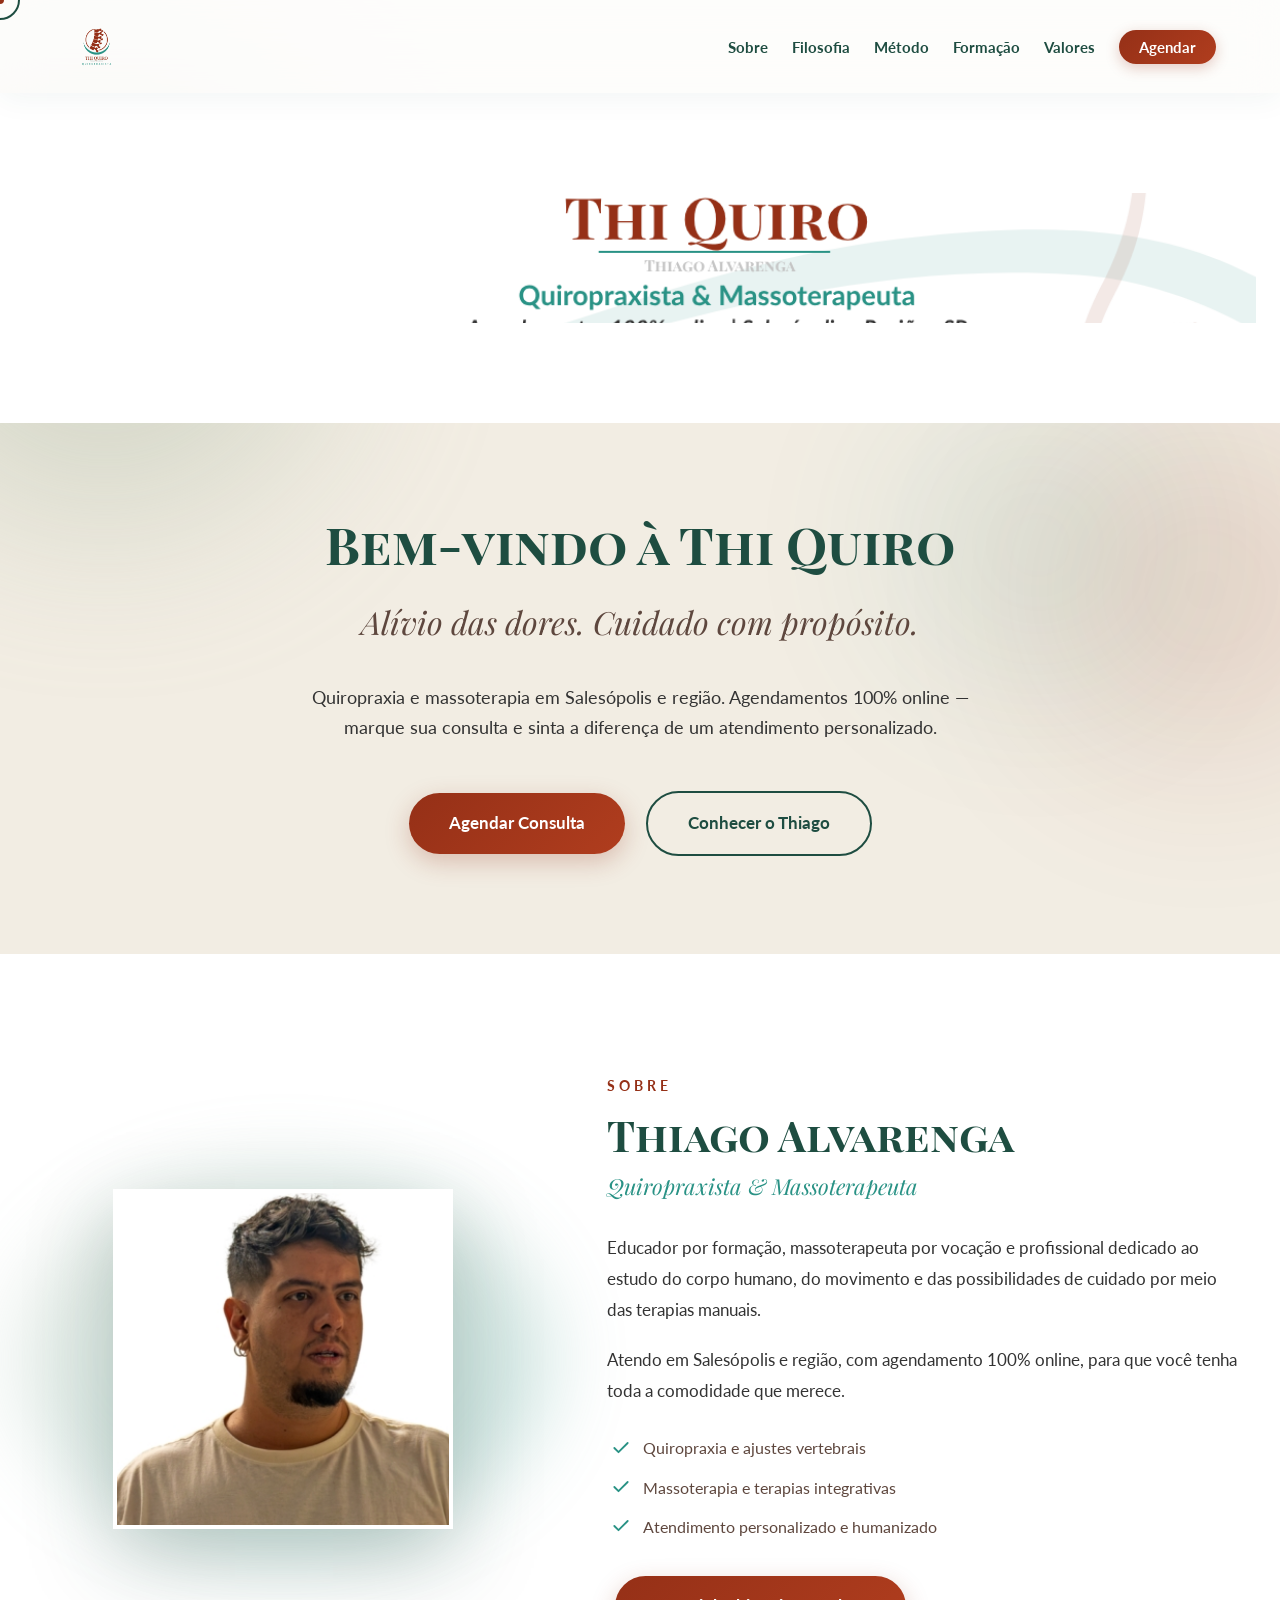
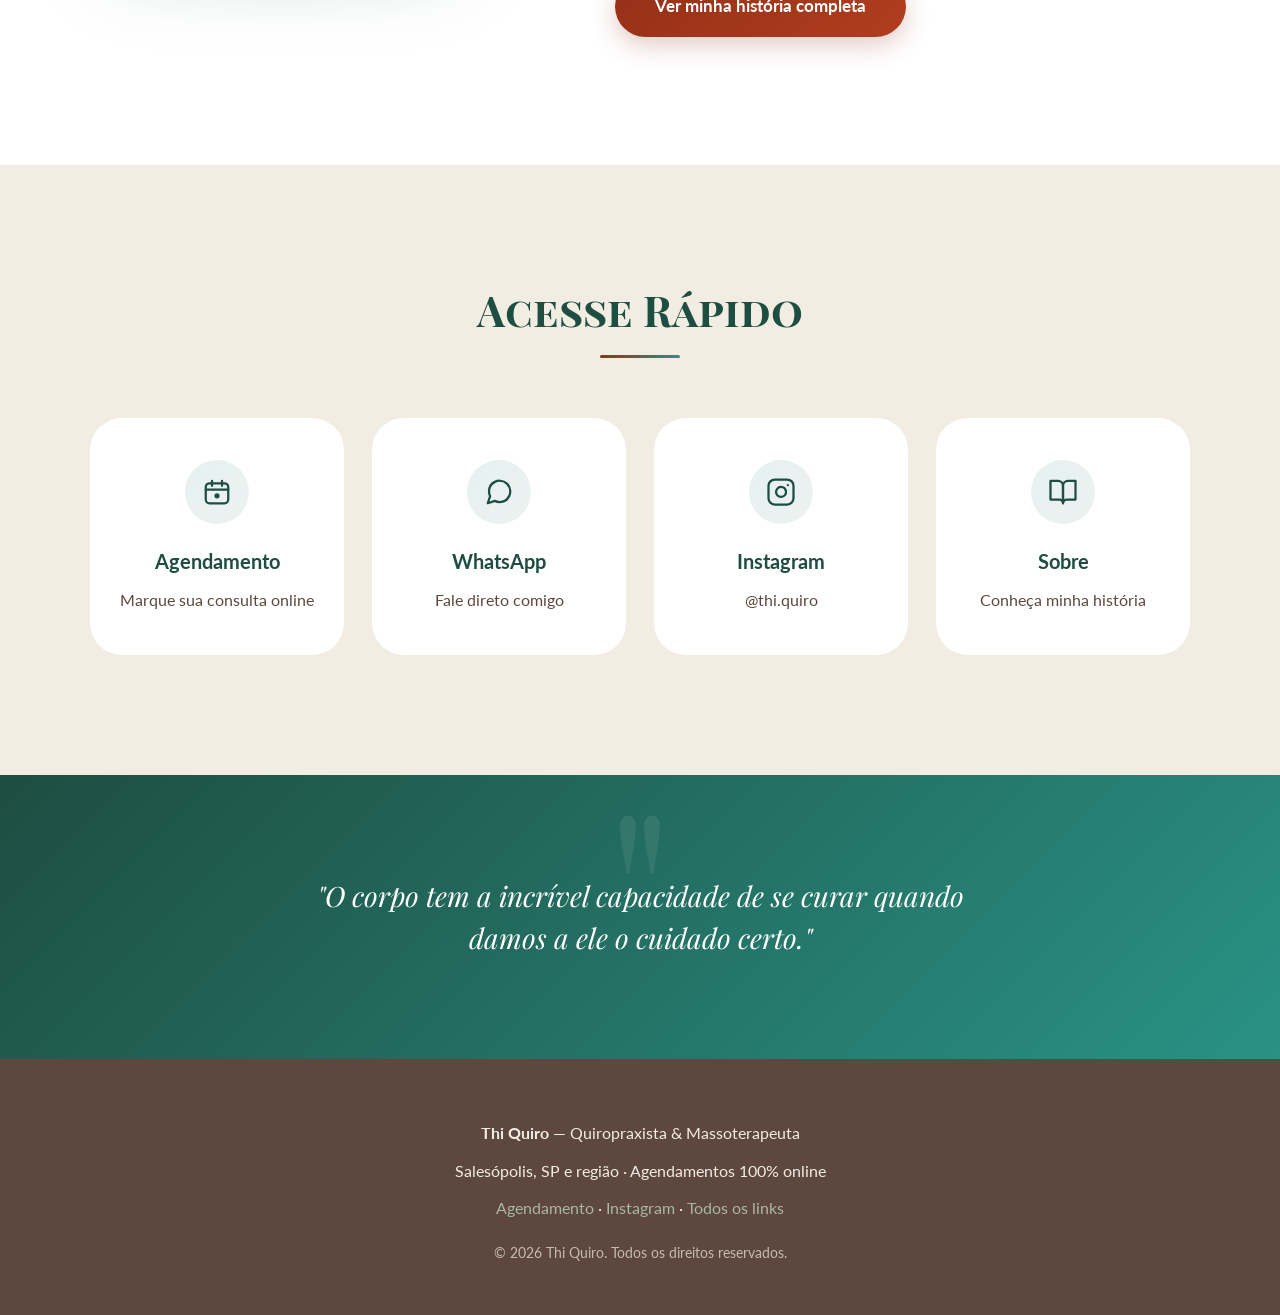
==== index.html @ 4b396659 "Update index.html" ====
<!DOCTYPE html>
<html lang="pt-BR">
<head>
    <meta charset="UTF-8">
    <meta name="viewport" content="width=device-width, initial-scale=1.0">
    <title>Thi Quiro | Quiropraxista & Massoterapeuta</title>
    <meta name="description" content="Thi Quiro - Quiropraxia e Massoterapia em Salesópolis e região. Agendamentos 100% online.">
    <link rel="preconnect" href="https://fonts.googleapis.com">
    <link rel="preconnect" href="https://fonts.gstatic.com" crossorigin>
    <link href="https://fonts.googleapis.com/css2?family=Lato:wght@300;400;700&family=Playfair+Display:ital,wght@0,400;0,700;1,400&family=Playfair+Display+SC:wght@700&display=swap" rel="stylesheet">
    <link rel="stylesheet" href="estilo.css">
</head>
<body>

    <div class="cursor-dot"></div>
    <div class="cursor-ring"></div>
    <div class="blob blob-1"></div>
    <div class="blob blob-2"></div>
    <div class="blob blob-3"></div>

    <header>
        <div class="header-container">
            <a href="index.html" class="logo">
                <img src="logo.png" alt="Thi Quiro - Quiropraxista & Massoterapeuta">
            </a>
            <nav>
                <ul>
                    <li><a href="sobre.html">Sobre</a></li>
                    <li><a href="filosofia.html">Filosofia</a></li>
                    <li><a href="metodo.html">Método</a></li>
                    <li><a href="formacao.html">Formação</a></li>
                    <li><a href="valores.html">Valores</a></li>
                    <li><a href="https://cal.com/thi.quiro" class="nav-agendar" target="_blank" rel="noopener">Agendar</a></li>
                </ul>
            </nav>
        </div>
    </header>

    <section class="hero-banner">
        <img src="capa.png" alt="Thi Quiro - Alívio das dores. Cuidado com propósito.">
    </section>

    <section class="hero">
        <h1 class="reveal">Bem-vindo à Thi Quiro</h1>
        <p class="subtitulo reveal">Alívio das dores. Cuidado com propósito.</p>
        <p class="reveal">
            Quiropraxia e massoterapia em Salesópolis e região.
            Agendamentos 100% online — marque sua consulta e sinta a diferença de um atendimento personalizado.
        </p>
        <div class="reveal">
            <a href="https://cal.com/thi.quiro" target="_blank" rel="noopener" class="btn btn-primario">Agendar Consulta</a>
            <a href="sobre.html" class="btn btn-secundario">Conhecer o Thiago</a>
        </div>
    </section>

    <section class="sobre">
        <div class="sobre-grid">
            <div class="foto-wrapper reveal">
                <img src="foto-thiago.jpg" class="foto-perfil-img" alt="Thiago Alvarenga - Quiropraxista e Massoterapeuta">
            </div>
            <div class="sobre-texto">
                <span class="label reveal">Sobre</span>
                <h2 class="reveal">Thiago Alvarenga</h2>
                <span class="cargo reveal">Quiropraxista & Massoterapeuta</span>
                <p class="reveal">
                    Educador por formação, massoterapeuta por vocação e profissional dedicado ao estudo
                    do corpo humano, do movimento e das possibilidades de cuidado por meio das terapias manuais.
                </p>
                <p class="reveal">
                    Atendo em Salesópolis e região, com agendamento 100% online, para que você
                    tenha toda a comodidade que merece.
                </p>
                <ul class="sobre-lista reveal">
                    <li>
                        <svg width="20" height="20" viewBox="0 0 24 24" fill="none" stroke="currentColor" stroke-width="2.2" stroke-linecap="round" stroke-linejoin="round"><polyline points="20 6 9 17 4 12"/></svg>
                        Quiropraxia e ajustes vertebrais
                    </li>
                    <li>
                        <svg width="20" height="20" viewBox="0 0 24 24" fill="none" stroke="currentColor" stroke-width="2.2" stroke-linecap="round" stroke-linejoin="round"><polyline points="20 6 9 17 4 12"/></svg>
                        Massoterapia e terapias integrativas
                    </li>
                    <li>
                        <svg width="20" height="20" viewBox="0 0 24 24" fill="none" stroke="currentColor" stroke-width="2.2" stroke-linecap="round" stroke-linejoin="round"><polyline points="20 6 9 17 4 12"/></svg>
                        Atendimento personalizado e humanizado
                    </li>
                </ul>
                <a href="sobre.html" class="btn btn-primario reveal">Ver minha história completa</a>
            </div>
        </div>
    </section>

    <section class="acesso-rapido">
        <div class="container">
            <h2 class="secao-titulo reveal">Acesse Rápido</h2>
            <div class="cards">
                <a href="https://cal.com/thi.quiro" target="_blank" rel="noopener" class="card reveal">
                    <span class="icone">
                        <svg viewBox="0 0 24 24" fill="none" stroke="currentColor" stroke-linecap="round" stroke-linejoin="round">
                            <rect x="3" y="5" width="18" height="16" rx="3"/>
                            <line x1="3" y1="10" x2="21" y2="10"/>
                            <line x1="8" y1="3" x2="8" y2="7"/>
                            <line x1="16" y1="3" x2="16" y2="7"/>
                            <circle cx="12" cy="15" r="1.2" fill="currentColor"/>
                        </svg>
                    </span>
                    <h3>Agendamento</h3>
                    <p>Marque sua consulta online</p>
                </a>
                <a href="https://wa.me/5511943107001" class="card reveal" target="_blank" rel="noopener">
                    <span class="icone">
                        <svg viewBox="0 0 24 24" fill="none" stroke="currentColor" stroke-linecap="round" stroke-linejoin="round">
                            <path d="M21 11.5a8.38 8.38 0 0 1-.9 3.8 8.5 8.5 0 0 1-7.6 4.7 8.38 8.38 0 0 1-3.8-.9L3 21l1.9-5.7a8.38 8.38 0 0 1-.9-3.8 8.5 8.5 0 0 1 4.7-7.6 8.38 8.38 0 0 1 3.8-.9h.5a8.48 8.48 0 0 1 8 8v.5z"/>
                        </svg>
                    </span>
                    <h3>WhatsApp</h3>
                    <p>Fale direto comigo</p>
                </a>
                <a href="https://instagram.com/thi.quiro" class="card reveal" target="_blank" rel="noopener">
                    <span class="icone">
                        <svg viewBox="0 0 24 24" fill="none" stroke="currentColor" stroke-linecap="round" stroke-linejoin="round">
                            <rect x="2" y="2" width="20" height="20" rx="5"/>
                            <path d="M16 11.37A4 4 0 1 1 12.63 8 4 4 0 0 1 16 11.37z"/>
                            <line x1="17.5" y1="6.5" x2="17.51" y2="6.5"/>
                        </svg>
                    </span>
                    <h3>Instagram</h3>
                    <p>@thi.quiro</p>
                </a>
                <a href="sobre.html" class="card reveal">
                    <span class="icone">
                        <svg viewBox="0 0 24 24" fill="none" stroke="currentColor" stroke-linecap="round" stroke-linejoin="round">
                            <path d="M2 3h6a4 4 0 0 1 4 4v14a3 3 0 0 0-3-3H2z"/>
                            <path d="M22 3h-6a4 4 0 0 0-4 4v14a3 3 0 0 1 3-3h7z"/>
                        </svg>
                    </span>
                    <h3>Sobre</h3>
                    <p>Conheça minha história</p>
                </a>
            </div>
        </div>
    </section>

    <section class="citacao">
        <blockquote class="reveal">
            "O corpo tem a incrível capacidade de se curar quando damos a ele o cuidado certo."
        </blockquote>
    </section>

    <footer>
        <p><strong>Thi Quiro</strong> — Quiropraxista & Massoterapeuta</p>
        <p>Salesópolis, SP e região · Agendamentos 100% online</p>
        <p>
            <a href="https://cal.com/thi.quiro" target="_blank" rel="noopener">Agendamento</a> ·
            <a href="https://instagram.com/thi.quiro" target="_blank" rel="noopener">Instagram</a> ·
            <a href="https://linktr.ee/thi.quiro" target="_blank" rel="noopener">Todos os links</a>
        </p>
        <p style="margin-top: 20px; font-size: 14px; opacity: 0.7;">© 2026 Thi Quiro. Todos os direitos reservados.</p>
    </footer>

    <script>
        const cursorDot = document.querySelector('.cursor-dot');
        const cursorRing = document.querySelector('.cursor-ring');
        const pointerFine = window.matchMedia('(pointer: fine)').matches;
        if (pointerFine) {
            document.addEventListener('mousemove', (e) => {
                cursorDot.style.transform = `translate(${e.clientX}px, ${e.clientY}px) translate(-50%, -50%)`;
                cursorRing.style.transform = `translate(${e.clientX}px, ${e.clientY}px) translate(-50%, -50%)`;
            });
            document.querySelectorAll('a, button, .card').forEach(el => {
                el.addEventListener('mouseenter', () => cursorRing.classList.add('hover'));
                el.addEventListener('mouseleave', () => cursorRing.classList.remove('hover'));
            });
        }
        const revealElements = document.querySelectorAll('.reveal');
        const revealObserver = new IntersectionObserver((entries) => {
            entries.forEach((entry, index) => {
                if (entry.isIntersecting) {
                    setTimeout(() => entry.target.classList.add('visible'), index * 60);
                    revealObserver.unobserve(entry.target);
                }
            });
        }, { threshold: 0.12, rootMargin: '0px 0px -60px 0px' });
        revealElements.forEach(el => revealObserver.observe(el));
    </script>

</body>
</html>
---- estilo.css ----
/* ==========================================================================
   Thi Quiro - Estilos Compartilhados
   ========================================================================== */

:root {
    --branco: #ffffff;
    --terracota: #953017;
    --verde-petroleo: #299285;
    --verde-floresta: #1e4d41;
    --verde-sage: #a9b8a2;
    --marrom-escuro: #5e473e;
    --bege-claro: #f2ede3;
    --cinza-escuro: #333333;
    --fonte-titulo: 'Playfair Display SC', serif;
    --fonte-subtitulo: 'Playfair Display', serif;
    --fonte-corpo: 'Lato', sans-serif;
}

* { margin: 0; padding: 0; box-sizing: border-box; }
html { scroll-behavior: smooth; }

body {
    font-family: var(--fonte-corpo);
    font-size: 18px;
    line-height: 1.7;
    color: var(--cinza-escuro);
    background-color: var(--bege-claro);
    overflow-x: hidden;
    cursor: none;
}

/* ===== CURSOR ===== */
.cursor-dot, .cursor-ring {
    position: fixed; top: 0; left: 0;
    pointer-events: none; z-index: 9999;
    border-radius: 50%;
    transform: translate(-50%, -50%);
    will-change: transform;
}
.cursor-dot {
    width: 8px; height: 8px;
    background-color: var(--terracota);
    transition: transform 0.05s linear;
}
.cursor-ring {
    width: 40px; height: 40px;
    border: 2px solid var(--verde-floresta);
    transition: transform 0.25s ease-out, width 0.3s ease, height 0.3s ease, background-color 0.3s ease, border-color 0.3s ease;
}
.cursor-ring.hover {
    width: 60px; height: 60px;
    background-color: rgba(41, 146, 133, 0.15);
    border-color: var(--terracota);
}
@media (hover: none), (pointer: coarse) {
    body { cursor: auto; }
    .cursor-dot, .cursor-ring { display: none; }
}

/* ===== ANIMAÇÕES ===== */
@keyframes flutuar {
    0%, 100% { transform: translateY(0) rotate(0deg); }
    50% { transform: translateY(-25px) rotate(3deg); }
}
@keyframes morph {
    0%, 100% { border-radius: 60% 40% 55% 45% / 50% 55% 45% 50%; }
    33% { border-radius: 45% 55% 40% 60% / 55% 45% 55% 45%; }
    66% { border-radius: 55% 45% 60% 40% / 45% 55% 45% 55%; }
}

/* ===== BLOBS ===== */
.blob {
    position: fixed; border-radius: 50%;
    filter: blur(90px); z-index: -1;
    pointer-events: none;
}
.blob-1 { width: 450px; height: 450px; background: var(--verde-sage); top: 8%; left: -120px; opacity: 0.4; animation: flutuar 14s ease-in-out infinite; }
.blob-2 { width: 350px; height: 350px; background: var(--terracota); bottom: 15%; right: -100px; opacity: 0.12; animation: flutuar 18s ease-in-out infinite reverse; }
.blob-3 { width: 280px; height: 280px; background: var(--verde-petroleo); top: 45%; right: 8%; opacity: 0.1; animation: flutuar 22s ease-in-out infinite; }

/* ===== REVEAL ===== */
.reveal {
    opacity: 0;
    transform: translateY(40px);
    transition: opacity 0.9s ease-out, transform 0.9s cubic-bezier(0.4, 0, 0.2, 1);
}
.reveal.visible { opacity: 1; transform: translateY(0); }

/* ===== CABEÇALHO ===== */
header {
    background-color: rgba(255, 255, 255, 0.85);
    backdrop-filter: blur(20px);
    -webkit-backdrop-filter: blur(20px);
    padding: 14px 0;
    box-shadow: 0 4px 30px rgba(30, 77, 65, 0.06);
    position: sticky; top: 0; z-index: 100;
}
.header-container {
    max-width: 1200px; margin: 0 auto;
    padding: 0 24px;
    display: flex; justify-content: space-between; align-items: center;
}
.logo img { height: 65px; width: auto; display: block; transition: transform 0.4s ease; }
.logo:hover img { transform: scale(1.05) rotate(-2deg); }

nav ul { list-style: none; display: flex; gap: 24px; align-items: center; }
nav a {
    font-family: var(--fonte-corpo);
    font-size: 15px; font-weight: 700;
    color: var(--verde-floresta);
    text-decoration: none;
    position: relative; padding: 4px 0;
    transition: color 0.3s;
}
nav a::after {
    content: ''; position: absolute;
    bottom: 0; left: 0;
    width: 0; height: 2px;
    background: linear-gradient(90deg, var(--terracota), var(--verde-petroleo));
    transition: width 0.4s ease;
    border-radius: 2px;
}
nav a:hover { color: var(--terracota); }
nav a:hover::after { width: 100%; }
nav a.ativo { color: var(--terracota); }
nav a.ativo::after { width: 100%; }

nav a.nav-agendar {
    background: linear-gradient(135deg, var(--terracota), #b03d1e);
    color: var(--branco);
    padding: 8px 20px;
    border-radius: 50px;
    box-shadow: 0 4px 14px rgba(149, 48, 23, 0.25);
    transition: all 0.3s ease;
}
nav a.nav-agendar::after { display: none; }
nav a.nav-agendar:hover {
    transform: translateY(-2px);
    box-shadow: 0 8px 20px rgba(149, 48, 23, 0.35);
    color: var(--branco);
}

/* ===== SEÇÕES ===== */
section { padding: 100px 24px; }
.container { max-width: 1100px; margin: 0 auto; }

.secao-label {
    font-family: var(--fonte-corpo);
    font-size: 13px; font-weight: 700;
    color: var(--terracota);
    letter-spacing: 5px;
    text-transform: uppercase;
    margin-bottom: 16px;
    display: block; text-align: center;
}
.secao-titulo {
    font-family: var(--fonte-titulo);
    font-size: 42px;
    color: var(--verde-floresta);
    text-align: center;
    margin-bottom: 60px;
    line-height: 1.2;
}
.secao-titulo::after {
    content: ''; display: block;
    width: 80px; height: 3px;
    background: linear-gradient(90deg, var(--terracota), var(--verde-petroleo));
    margin: 20px auto 0;
    border-radius: 3px;
}

/* ===== PAGE HERO (subpáginas) ===== */
.page-hero {
    max-width: 900px; margin: 0 auto;
    padding: 100px 24px 60px;
    text-align: center;
}
.page-hero .label {
    font-family: var(--fonte-corpo);
    font-size: 13px; font-weight: 700;
    color: var(--terracota);
    letter-spacing: 5px;
    text-transform: uppercase;
    margin-bottom: 20px;
    display: block;
}
.page-hero h1 {
    font-family: var(--fonte-titulo);
    font-size: 54px;
    color: var(--verde-floresta);
    line-height: 1.15;
    margin-bottom: 24px;
}
.page-hero .lead {
    font-family: var(--fonte-subtitulo);
    font-size: 22px; font-style: italic;
    color: var(--marrom-escuro);
    max-width: 700px;
    margin: 0 auto;
    line-height: 1.6;
}

/* ===== HERO BANNER (capa da home) ===== */
.hero-banner {
    width: 100%; height: 330px;
    overflow: hidden;
    background-color: var(--branco);
}
.hero-banner img {
    width: 100%; height: 100%;
    object-fit: cover;
    object-position: 65% center;
    display: block;
}

/* ===== HERO (home) ===== */
.hero {
    max-width: 900px; margin: 0 auto;
    padding: 90px 24px;
    text-align: center;
}
.hero h1 {
    font-family: var(--fonte-titulo);
    font-size: 52px; font-weight: 700;
    color: var(--verde-floresta);
    margin-bottom: 20px;
    line-height: 1.2;
}
.hero .subtitulo {
    font-family: var(--fonte-subtitulo);
    font-size: 32px; font-style: italic;
    color: var(--marrom-escuro);
    margin-bottom: 32px;
}
.hero p {
    font-size: 18px;
    color: var(--cinza-escuro);
    max-width: 700px;
    margin: 0 auto 40px auto;
}

/* ===== SOBRE (preview na home) ===== */
.sobre {
    background-color: var(--branco);
    padding: 120px 24px;
    position: relative;
}
.sobre-grid {
    max-width: 1200px; margin: 0 auto;
    display: grid;
    grid-template-columns: 1fr 1.3fr;
    gap: 80px; align-items: center;
}
.foto-wrapper {
    position: relative;
    display: flex; justify-content: center; align-items: center;
}
.foto-wrapper::before {
    content: ''; position: absolute;
    width: 110%; height: 110%;
    border-radius: 50%;
    background: linear-gradient(135deg, var(--verde-sage), var(--verde-petroleo));
    opacity: 0.25; filter: blur(40px);
    z-index: 0;
}
.foto-perfil-img {
    width: 340px; height: 340px;
    object-fit: cover; object-position: center;
    animation: morph 12s ease-in-out infinite;
    position: relative; z-index: 1;
    box-shadow: 0 30px 80px rgba(30, 77, 65, 0.25);
    border: 4px solid var(--branco);
}
.sobre-texto .label {
    font-family: var(--fonte-corpo);
    font-size: 14px; font-weight: 700;
    color: var(--terracota);
    letter-spacing: 4px;
    text-transform: uppercase;
    margin-bottom: 12px; display: block;
}
.sobre-texto h2 {
    font-family: var(--fonte-titulo);
    font-size: 42px;
    color: var(--verde-floresta);
    margin-bottom: 8px;
    line-height: 1.2;
}
.sobre-texto .cargo {
    font-family: var(--fonte-subtitulo);
    font-size: 22px; font-style: italic;
    color: var(--verde-petroleo);
    margin-bottom: 28px; display: block;
}
.sobre-texto p {
    font-size: 17px;
    color: var(--cinza-escuro);
    margin-bottom: 20px;
    line-height: 1.8;
}
.sobre-lista { list-style: none; margin: 28px 0; }
.sobre-lista li {
    display: flex; align-items: center;
    gap: 12px;
    font-size: 16px;
    color: var(--marrom-escuro);
    margin-bottom: 12px;
    padding-left: 4px;
}
.sobre-lista li svg { flex-shrink: 0; color: var(--verde-petroleo); }

/* ===== ACESSO RÁPIDO ===== */
.acesso-rapido {
    background-color: var(--bege-claro);
    padding: 120px 24px;
}
.cards {
    display: grid;
    grid-template-columns: repeat(auto-fit, minmax(240px, 1fr));
    gap: 28px;
}
.card {
    background: var(--branco);
    padding: 40px 28px;
    border-radius: 32px;
    text-align: center;
    text-decoration: none;
    color: var(--cinza-escuro);
    transition: all 0.5s cubic-bezier(0.4, 0, 0.2, 1);
    border: 2px solid transparent;
    position: relative; overflow: hidden;
}
.card::before {
    content: ''; position: absolute;
    top: 0; left: 0;
    width: 100%; height: 4px;
    background: linear-gradient(90deg, var(--terracota), var(--verde-petroleo), var(--verde-sage));
    transform: scaleX(0);
    transform-origin: left;
    transition: transform 0.5s ease;
}
.card:hover {
    border-color: var(--verde-sage);
    transform: translateY(-8px);
    box-shadow: 0 24px 60px rgba(30, 77, 65, 0.15);
}
.card:hover::before { transform: scaleX(1); }
.card .icone {
    display: inline-flex; align-items: center; justify-content: center;
    width: 64px; height: 64px;
    border-radius: 50%;
    background: linear-gradient(135deg, rgba(41, 146, 133, 0.12), rgba(30, 77, 65, 0.08));
    color: var(--verde-floresta);
    margin-bottom: 20px;
    transition: transform 0.5s ease, background 0.5s ease;
}
.card .icone svg { width: 30px; height: 30px; stroke-width: 1.8; }
.card:hover .icone {
    transform: scale(1.1) rotate(-5deg);
    background: linear-gradient(135deg, rgba(149, 48, 23, 0.15), rgba(41, 146, 133, 0.15));
    color: var(--terracota);
}
.card h3 {
    font-family: var(--fonte-corpo);
    font-size: 20px; font-weight: 700;
    color: var(--verde-floresta);
    margin-bottom: 8px;
}
.card p { font-size: 16px; color: var(--marrom-escuro); }

/* ===== BOTÕES ===== */
.btn {
    display: inline-block;
    padding: 16px 40px;
    font-family: var(--fonte-corpo);
    font-size: 17px; font-weight: 700;
    text-decoration: none;
    border-radius: 50px;
    transition: all 0.4s cubic-bezier(0.4, 0, 0.2, 1);
    margin: 8px;
}
.btn-primario {
    background: linear-gradient(135deg, var(--terracota), #b03d1e);
    color: var(--branco);
    box-shadow: 0 8px 24px rgba(149, 48, 23, 0.25);
}
.btn-primario:hover {
    transform: translateY(-4px);
    box-shadow: 0 16px 40px rgba(149, 48, 23, 0.35);
}
.btn-secundario {
    background-color: transparent;
    color: var(--verde-floresta);
    border: 2px solid var(--verde-floresta);
}
.btn-secundario:hover {
    background-color: var(--verde-floresta);
    color: var(--branco);
    transform: translateY(-4px);
    box-shadow: 0 16px 40px rgba(30, 77, 65, 0.25);
}
.btn-claro {
    background-color: var(--branco);
    color: var(--verde-floresta);
}
.btn-claro:hover {
    transform: translateY(-4px);
    box-shadow: 0 16px 40px rgba(255, 255, 255, 0.3);
}

/* ===== BOTÃO VOLTAR AO INÍCIO ===== */
.btn-voltar {
    position: fixed;
    bottom: 32px; left: 32px;
    z-index: 900;
    display: flex; align-items: center; gap: 10px;
    padding: 12px 20px;
    background-color: var(--branco);
    color: var(--verde-floresta);
    text-decoration: none;
    border-radius: 50px;
    font-family: var(--fonte-corpo);
    font-size: 14px; font-weight: 700;
    box-shadow: 0 8px 24px rgba(30, 77, 65, 0.18);
    border: 2px solid transparent;
    transition: all 0.4s cubic-bezier(0.4, 0, 0.2, 1);
}
.btn-voltar:hover {
    border-color: var(--verde-floresta);
    transform: translateY(-4px);
    box-shadow: 0 16px 40px rgba(30, 77, 65, 0.25);
}
.btn-voltar svg { transition: transform 0.3s ease; }
.btn-voltar:hover svg { transform: translateX(-4px); }

/* ===== CTA ===== */
.cta {
    background: linear-gradient(135deg, var(--verde-floresta), var(--verde-petroleo));
    padding: 100px 24px;
    text-align: center;
    border-radius: 60px 60px 0 0;
    position: relative; overflow: hidden;
}
.cta::before {
    content: ''; position: absolute;
    width: 500px; height: 500px;
    border-radius: 50%;
    background: rgba(255, 255, 255, 0.04);
    top: -200px; right: -150px;
}
.cta h2 {
    font-family: var(--fonte-titulo);
    font-size: 42px;
    color: var(--branco);
    margin-bottom: 16px;
    position: relative;
}
.cta p {
    font-size: 18px;
    color: rgba(255, 255, 255, 0.85);
    max-width: 600px;
    margin: 0 auto 40px;
    position: relative;
}
.cta .btn { position: relative; }

/* ===== CITAÇÃO ===== */
.citacao {
    background: linear-gradient(135deg, var(--verde-floresta), var(--verde-petroleo));
    padding: 100px 24px;
    text-align: center;
    position: relative; overflow: hidden;
}
.citacao::before {
    content: '"';
    position: absolute;
    top: 0; left: 50%;
    transform: translateX(-50%);
    font-family: var(--fonte-titulo);
    font-size: 220px;
    color: rgba(255, 255, 255, 0.08);
    line-height: 1;
    pointer-events: none;
}
.citacao blockquote {
    font-family: var(--fonte-subtitulo);
    font-size: 28px; font-style: italic;
    color: var(--branco);
    max-width: 700px;
    margin: 0 auto;
    line-height: 1.5;
    position: relative;
}

/* ===== RODAPÉ ===== */
footer {
    background-color: var(--marrom-escuro);
    color: var(--bege-claro);
    padding: 60px 24px 40px;
    text-align: center;
}
footer p { font-size: 16px; margin-bottom: 10px; }
footer a {
    color: var(--verde-sage);
    text-decoration: none;
    transition: color 0.3s;
    border-bottom: 1px solid transparent;
}
footer a:hover { color: var(--branco); border-bottom-color: var(--branco); }

/* ===== RESPONSIVO ===== */
@media (max-width: 900px) {
    .sobre-grid { grid-template-columns: 1fr; gap: 48px; text-align: center; }
    .sobre-lista li { justify-content: center; }
    .foto-perfil-img { width: 240px; height: 240px; }
    .sobre-texto h2 { font-size: 34px; }
    .page-hero h1 { font-size: 40px; }
    .page-hero .lead { font-size: 18px; }
    .secao-titulo { font-size: 32px; }
}
@media (max-width: 768px) {
    section { padding: 70px 24px; }
    .page-hero { padding: 60px 24px 40px; }
    .hero h1 { font-size: 34px; }
    .hero .subtitulo { font-size: 22px; }
    .header-container { flex-direction: column; gap: 12px; padding: 0 16px; }
    nav ul { gap: 12px; flex-wrap: wrap; justify-content: center; }
    nav a { font-size: 13px; }
    nav a.nav-agendar { padding: 6px 14px; font-size: 12px; }
    .logo img { height: 55px; }
    .hero-banner { height: 180px; }
    .citacao { padding: 70px 24px; }
    .citacao blockquote { font-size: 22px; }
    .btn { padding: 14px 28px; font-size: 16px; }
    .card { padding: 32px 20px; border-radius: 24px; }
    .blob { display: none; }
    .sobre { padding: 80px 24px; }
    .acesso-rapido { padding: 80px 24px; }
    .cta { padding: 70px 24px; }
    .cta h2 { font-size: 30px; }
    .btn-voltar { bottom: 16px; left: 16px; padding: 10px 16px; font-size: 13px; }
}
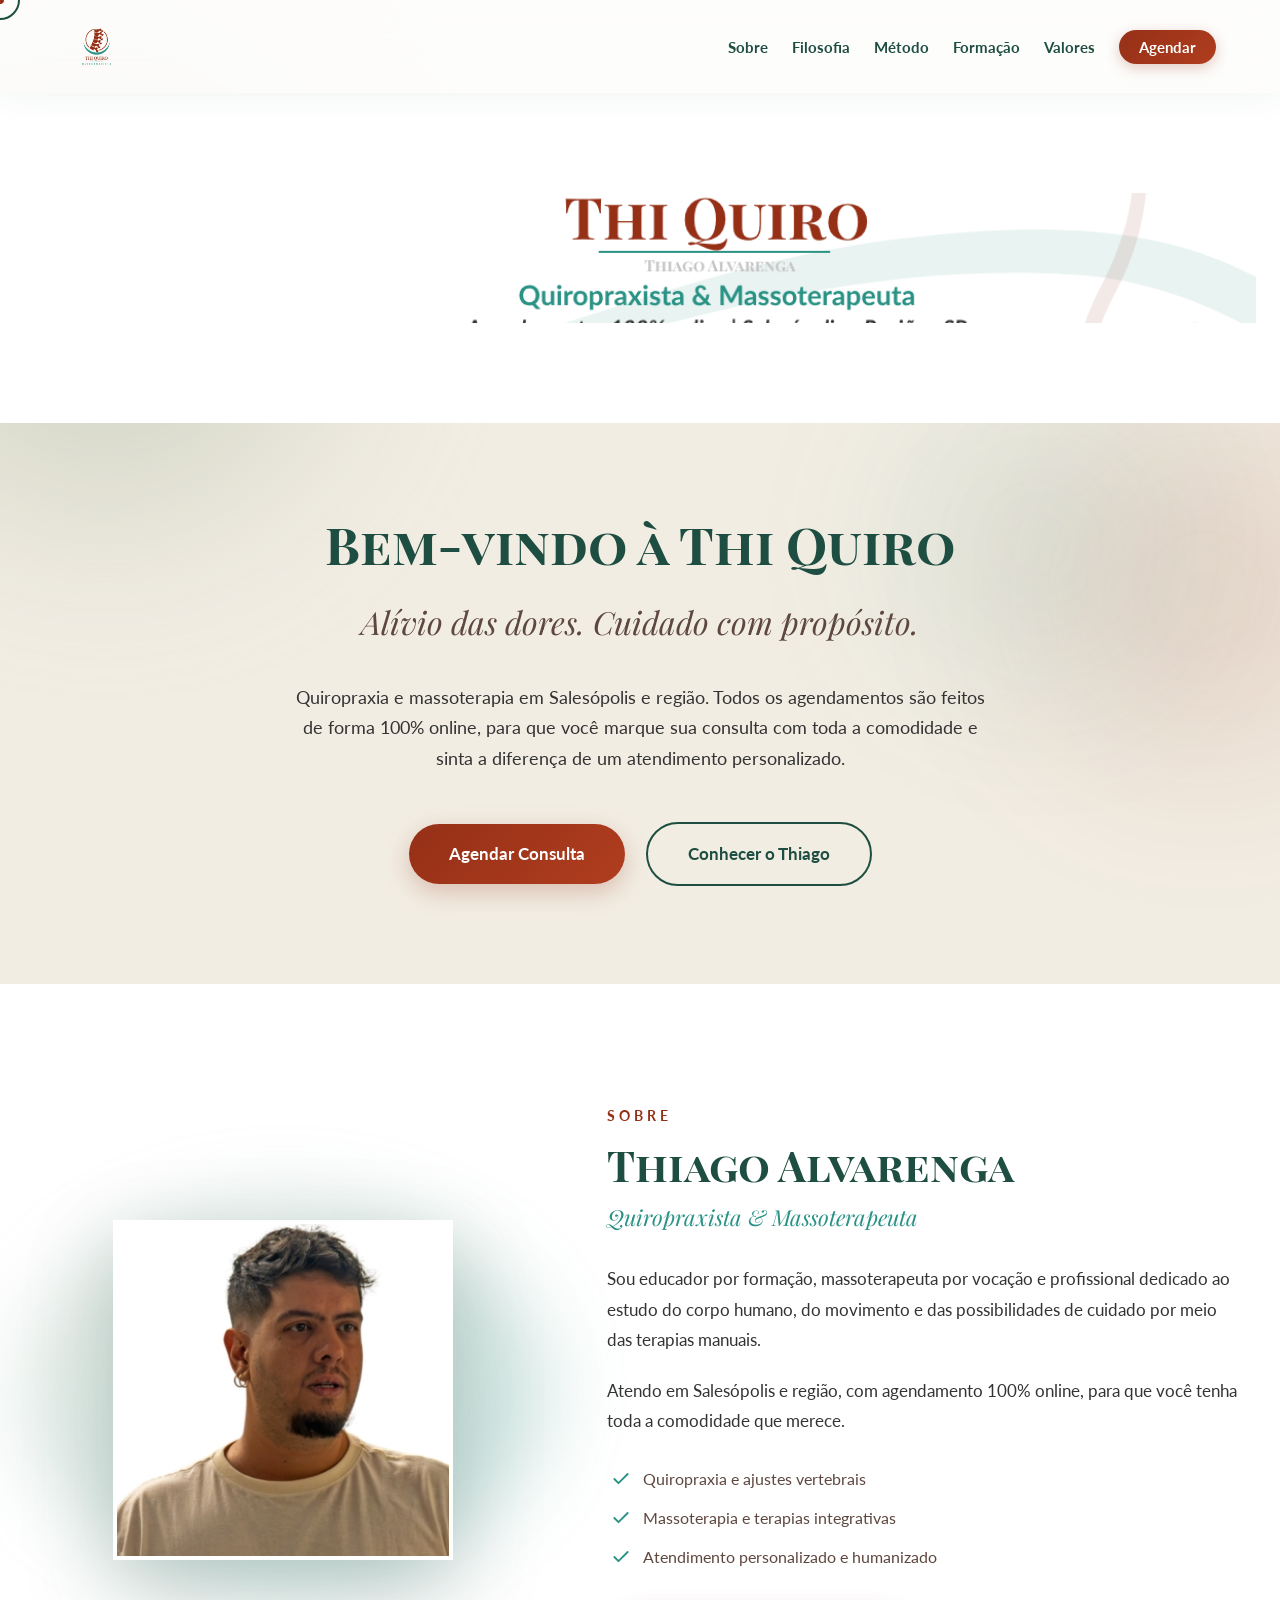
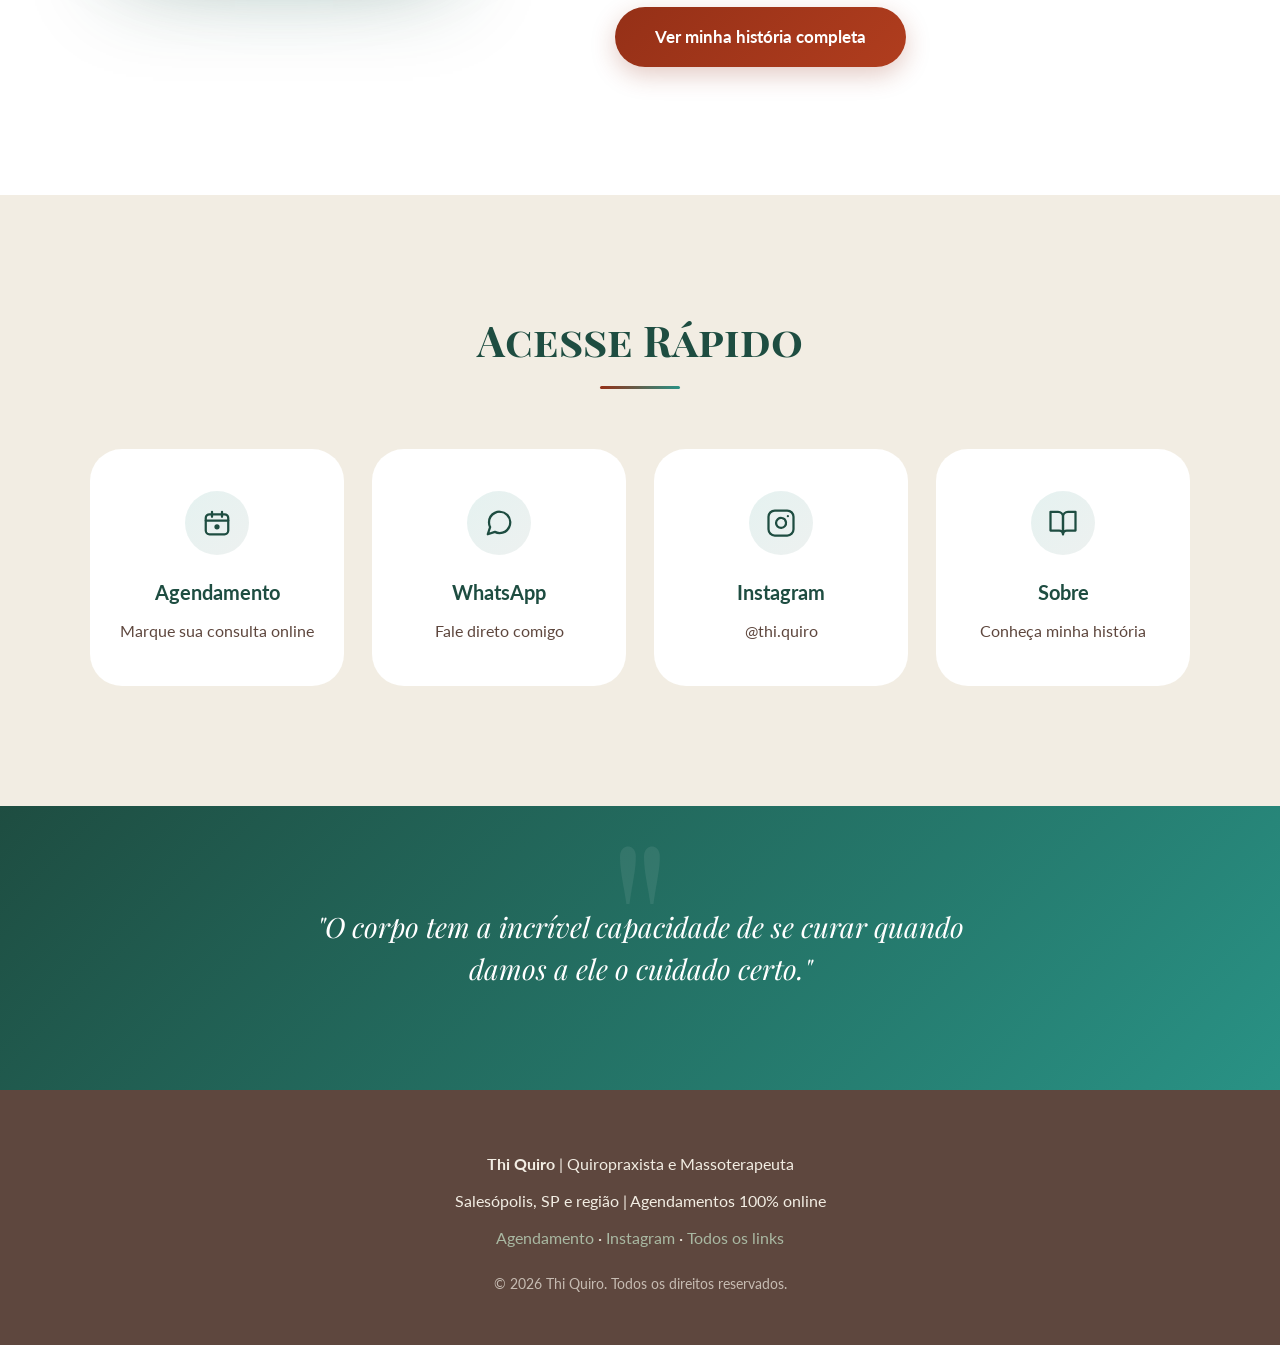
==== commit 945fcf41: "Update index.html" ====
--- a/index.html
+++ b/index.html
@@ -21,7 +21,7 @@
     <header>
         <div class="header-container">
             <a href="index.html" class="logo">
-                <img src="logo.png" alt="Thi Quiro - Quiropraxista & Massoterapeuta">
+                <img src="logo.png" alt="Thi Quiro - Quiropraxista e Massoterapeuta">
             </a>
             <nav>
                 <ul>
@@ -44,8 +44,9 @@
         <h1 class="reveal">Bem-vindo à Thi Quiro</h1>
         <p class="subtitulo reveal">Alívio das dores. Cuidado com propósito.</p>
         <p class="reveal">
-            Quiropraxia e massoterapia em Salesópolis e região.
-            Agendamentos 100% online — marque sua consulta e sinta a diferença de um atendimento personalizado.
+            Quiropraxia e massoterapia em Salesópolis e região. Todos os agendamentos são feitos de forma
+            100% online, para que você marque sua consulta com toda a comodidade e sinta a diferença
+            de um atendimento personalizado.
         </p>
         <div class="reveal">
             <a href="https://cal.com/thi.quiro" target="_blank" rel="noopener" class="btn btn-primario">Agendar Consulta</a>
@@ -56,19 +57,20 @@
     <section class="sobre">
         <div class="sobre-grid">
             <div class="foto-wrapper reveal">
-                <img src="foto-thiago.jpg" class="foto-perfil-img" alt="Thiago Alvarenga - Quiropraxista e Massoterapeuta">
+                <img src="foto-thiago.jpg" class="foto-perfil-img" alt="Thiago Alvarenga, Quiropraxista e Massoterapeuta">
             </div>
             <div class="sobre-texto">
                 <span class="label reveal">Sobre</span>
                 <h2 class="reveal">Thiago Alvarenga</h2>
                 <span class="cargo reveal">Quiropraxista & Massoterapeuta</span>
                 <p class="reveal">
-                    Educador por formação, massoterapeuta por vocação e profissional dedicado ao estudo
-                    do corpo humano, do movimento e das possibilidades de cuidado por meio das terapias manuais.
+                    Sou educador por formação, massoterapeuta por vocação e profissional dedicado ao
+                    estudo do corpo humano, do movimento e das possibilidades de cuidado por meio das
+                    terapias manuais.
                 </p>
                 <p class="reveal">
-                    Atendo em Salesópolis e região, com agendamento 100% online, para que você
-                    tenha toda a comodidade que merece.
+                    Atendo em Salesópolis e região, com agendamento 100% online, para que você tenha
+                    toda a comodidade que merece.
                 </p>
                 <ul class="sobre-lista reveal">
                     <li>
@@ -147,8 +149,8 @@
     </section>
 
     <footer>
-        <p><strong>Thi Quiro</strong> — Quiropraxista & Massoterapeuta</p>
-        <p>Salesópolis, SP e região · Agendamentos 100% online</p>
+        <p><strong>Thi Quiro</strong> | Quiropraxista e Massoterapeuta</p>
+        <p>Salesópolis, SP e região | Agendamentos 100% online</p>
         <p>
             <a href="https://cal.com/thi.quiro" target="_blank" rel="noopener">Agendamento</a> ·
             <a href="https://instagram.com/thi.quiro" target="_blank" rel="noopener">Instagram</a> ·
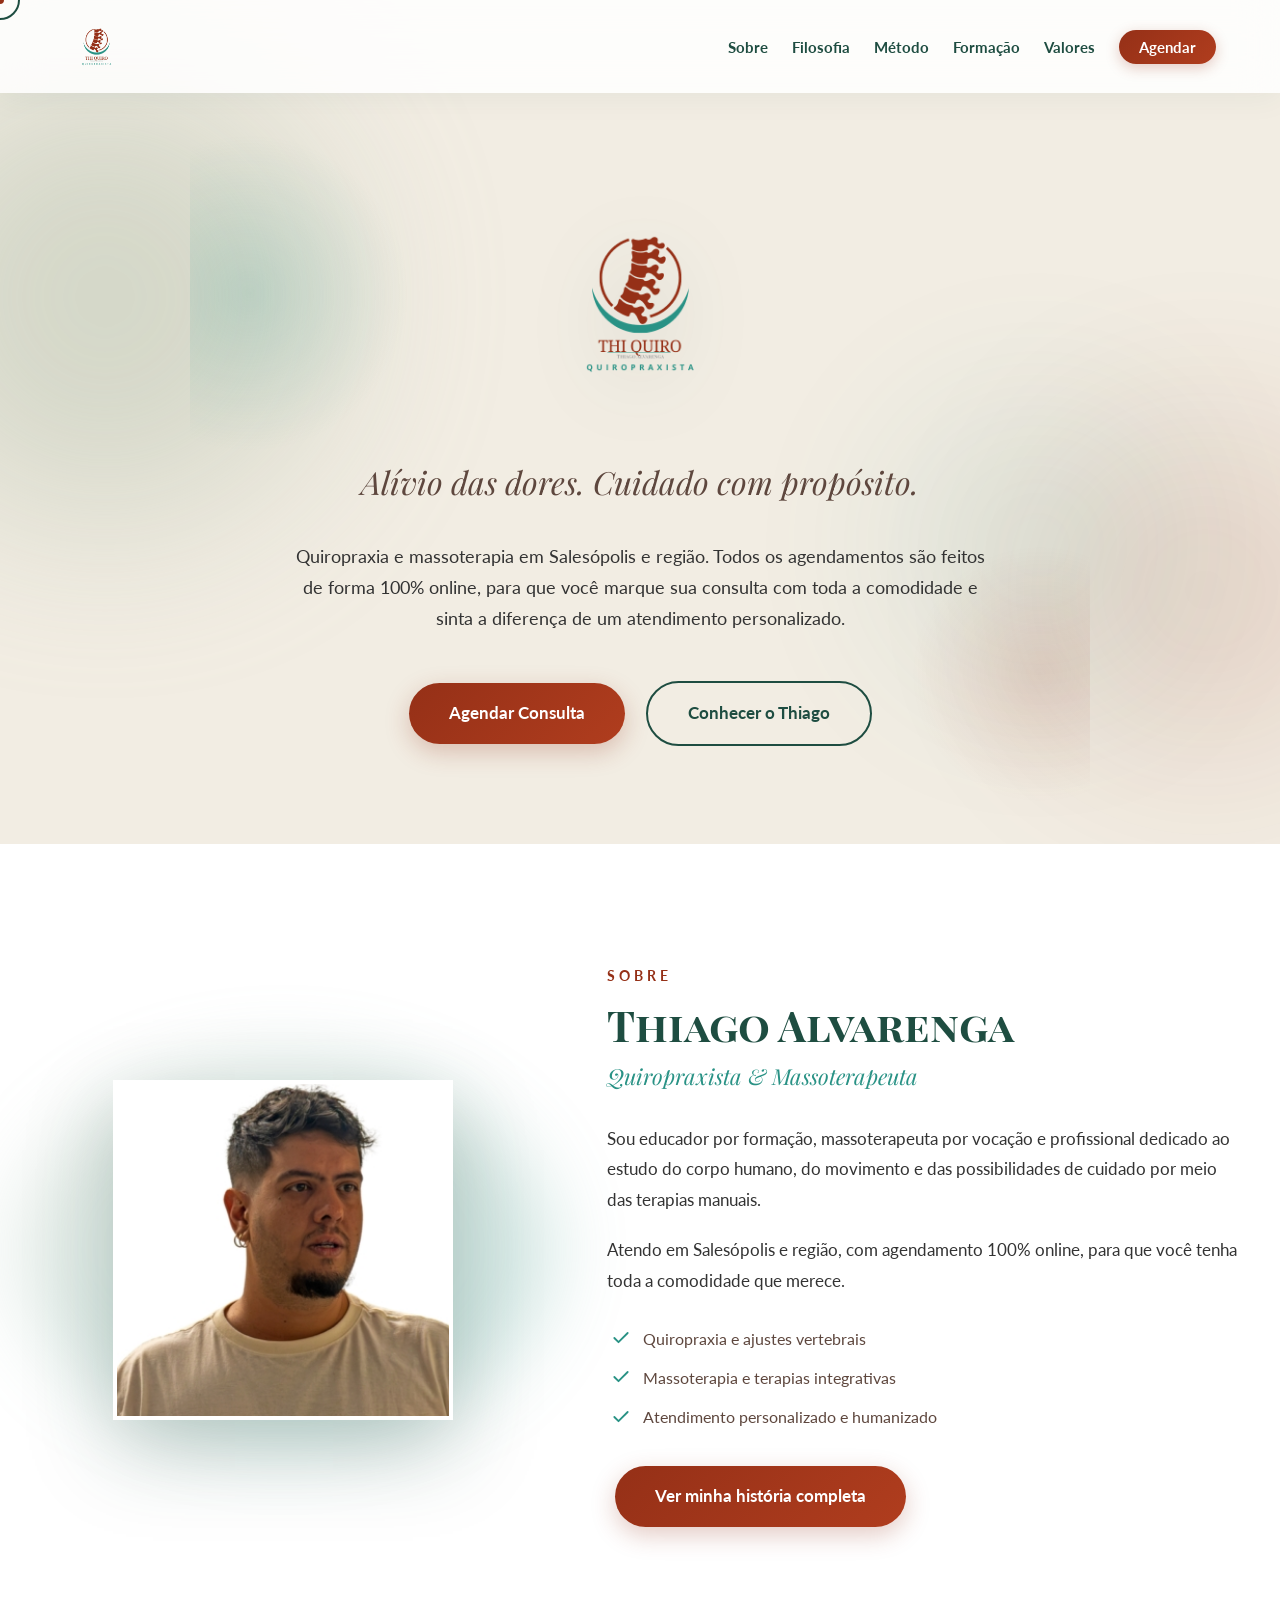
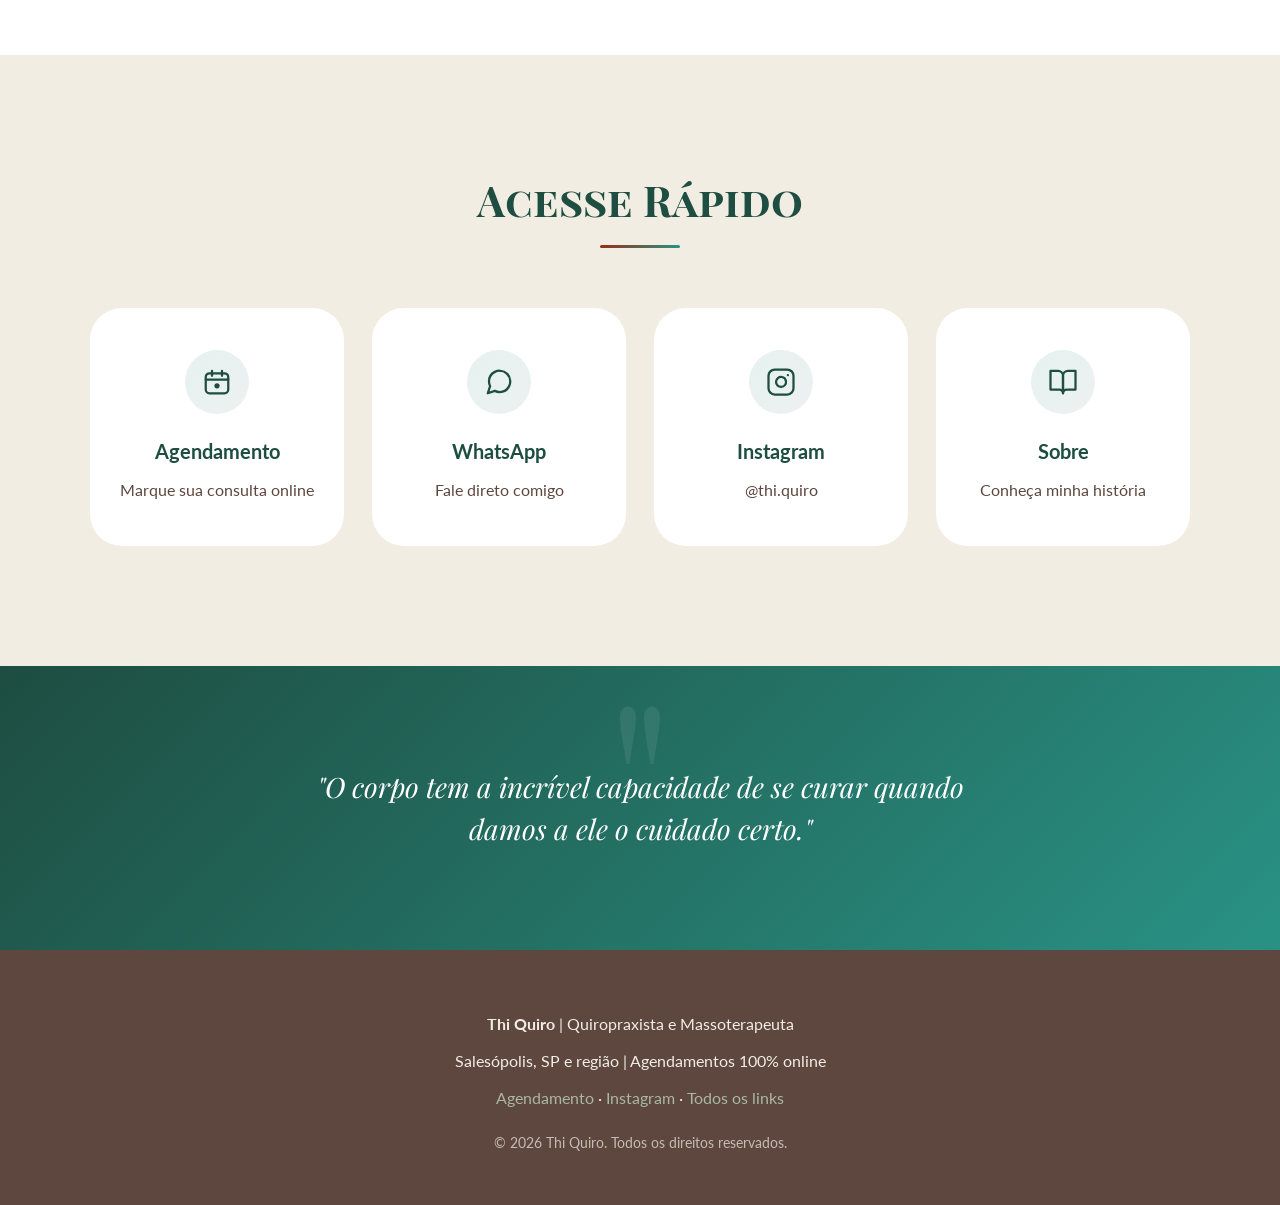
==== commit 56ccc0f0: "Update index.html" ====
--- a/index.html
+++ b/index.html
@@ -36,12 +36,11 @@
         </div>
     </header>
 
-    <section class="hero-banner">
-        <img src="capa.png" alt="Thi Quiro - Alívio das dores. Cuidado com propósito.">
-    </section>
+        <section class="hero" style="position: relative; overflow: hidden;">
+        <div class="hero-deco hero-deco-1"></div>
+        <div class="hero-deco hero-deco-2"></div>
 
-    <section class="hero">
-        <h1 class="reveal">Bem-vindo à Thi Quiro</h1>
+        <img src="logo.png" alt="Thi Quiro - Quiropraxista e Massoterapeuta" class="hero-logo reveal">
         <p class="subtitulo reveal">Alívio das dores. Cuidado com propósito.</p>
         <p class="reveal">
             Quiropraxia e massoterapia em Salesópolis e região. Todos os agendamentos são feitos de forma
--- a/estilo.css
+++ b/estilo.css
@@ -169,7 +169,7 @@
     border-radius: 3px;
 }
 
-/* ===== PAGE HERO (subpáginas) ===== */
+/* ===== PAGE HERO ===== */
 .page-hero {
     max-width: 900px; margin: 0 auto;
     padding: 100px 24px 60px;
@@ -200,20 +200,44 @@
     line-height: 1.6;
 }
 
-/* ===== HERO BANNER (capa da home) ===== */
-.hero-banner {
-    width: 100%; height: 330px;
-    overflow: hidden;
-    background-color: var(--branco);
-}
-.hero-banner img {
-    width: 100%; height: 100%;
-    object-fit: cover;
-    object-position: 65% center;
+/* ===== HERO LOGO (logo grande) ===== */
+.hero-logo {
+    height: 240px;
+    width: auto;
+    max-width: 90%;
+    margin: 0 auto 32px;
     display: block;
-}
-
-/* ===== HERO (home) ===== */
+    filter: drop-shadow(0 20px 40px rgba(30, 77, 65, 0.15));
+    position: relative;
+    z-index: 1;
+}
+
+.hero-deco {
+    position: absolute;
+    border-radius: 50%;
+    pointer-events: none;
+    z-index: 0;
+}
+.hero-deco-1 {
+    width: 320px; height: 320px;
+    background: radial-gradient(circle, rgba(41, 146, 133, 0.18), transparent 70%);
+    top: 40px; left: -100px;
+    animation: flutuar 14s ease-in-out infinite;
+}
+.hero-deco-2 {
+    width: 260px; height: 260px;
+    background: radial-gradient(circle, rgba(149, 48, 23, 0.12), transparent 70%);
+    bottom: 40px; right: -80px;
+    animation: flutuar 18s ease-in-out infinite reverse;
+}
+
+@media (max-width: 768px) {
+    .hero-logo { height: 160px; margin-bottom: 24px; }
+    .hero-deco-1 { width: 200px; height: 200px; }
+    .hero-deco-2 { width: 180px; height: 180px; }
+}
+
+/* ===== HERO (HOME) ===== */
 .hero {
     max-width: 900px; margin: 0 auto;
     padding: 90px 24px;
@@ -408,7 +432,7 @@
     box-shadow: 0 16px 40px rgba(255, 255, 255, 0.3);
 }
 
-/* ===== BOTÃO VOLTAR AO INÍCIO ===== */
+/* ===== BOTÃO VOLTAR AO INÍCIO (flutuante) ===== */
 .btn-voltar {
     position: fixed;
     bottom: 32px; left: 32px;
@@ -432,6 +456,28 @@
 }
 .btn-voltar svg { transition: transform 0.3s ease; }
 .btn-voltar:hover svg { transform: translateX(-4px); }
+
+/* ===== BOTÃO VOLTAR NO CTA (transparente) ===== */
+.btn-voltar-cta {
+    display: inline-block;
+    padding: 16px 40px;
+    font-family: var(--fonte-corpo);
+    font-size: 17px;
+    font-weight: 700;
+    text-decoration: none;
+    border-radius: 50px;
+    transition: all 0.4s cubic-bezier(0.4, 0, 0.2, 1);
+    margin: 8px;
+    background-color: transparent;
+    color: var(--branco);
+    border: 2px solid rgba(255, 255, 255, 0.4);
+    position: relative;
+}
+.btn-voltar-cta:hover {
+    border-color: var(--branco);
+    background-color: rgba(255, 255, 255, 0.1);
+    transform: translateY(-4px);
+}
 
 /* ===== CTA ===== */
 .cta {
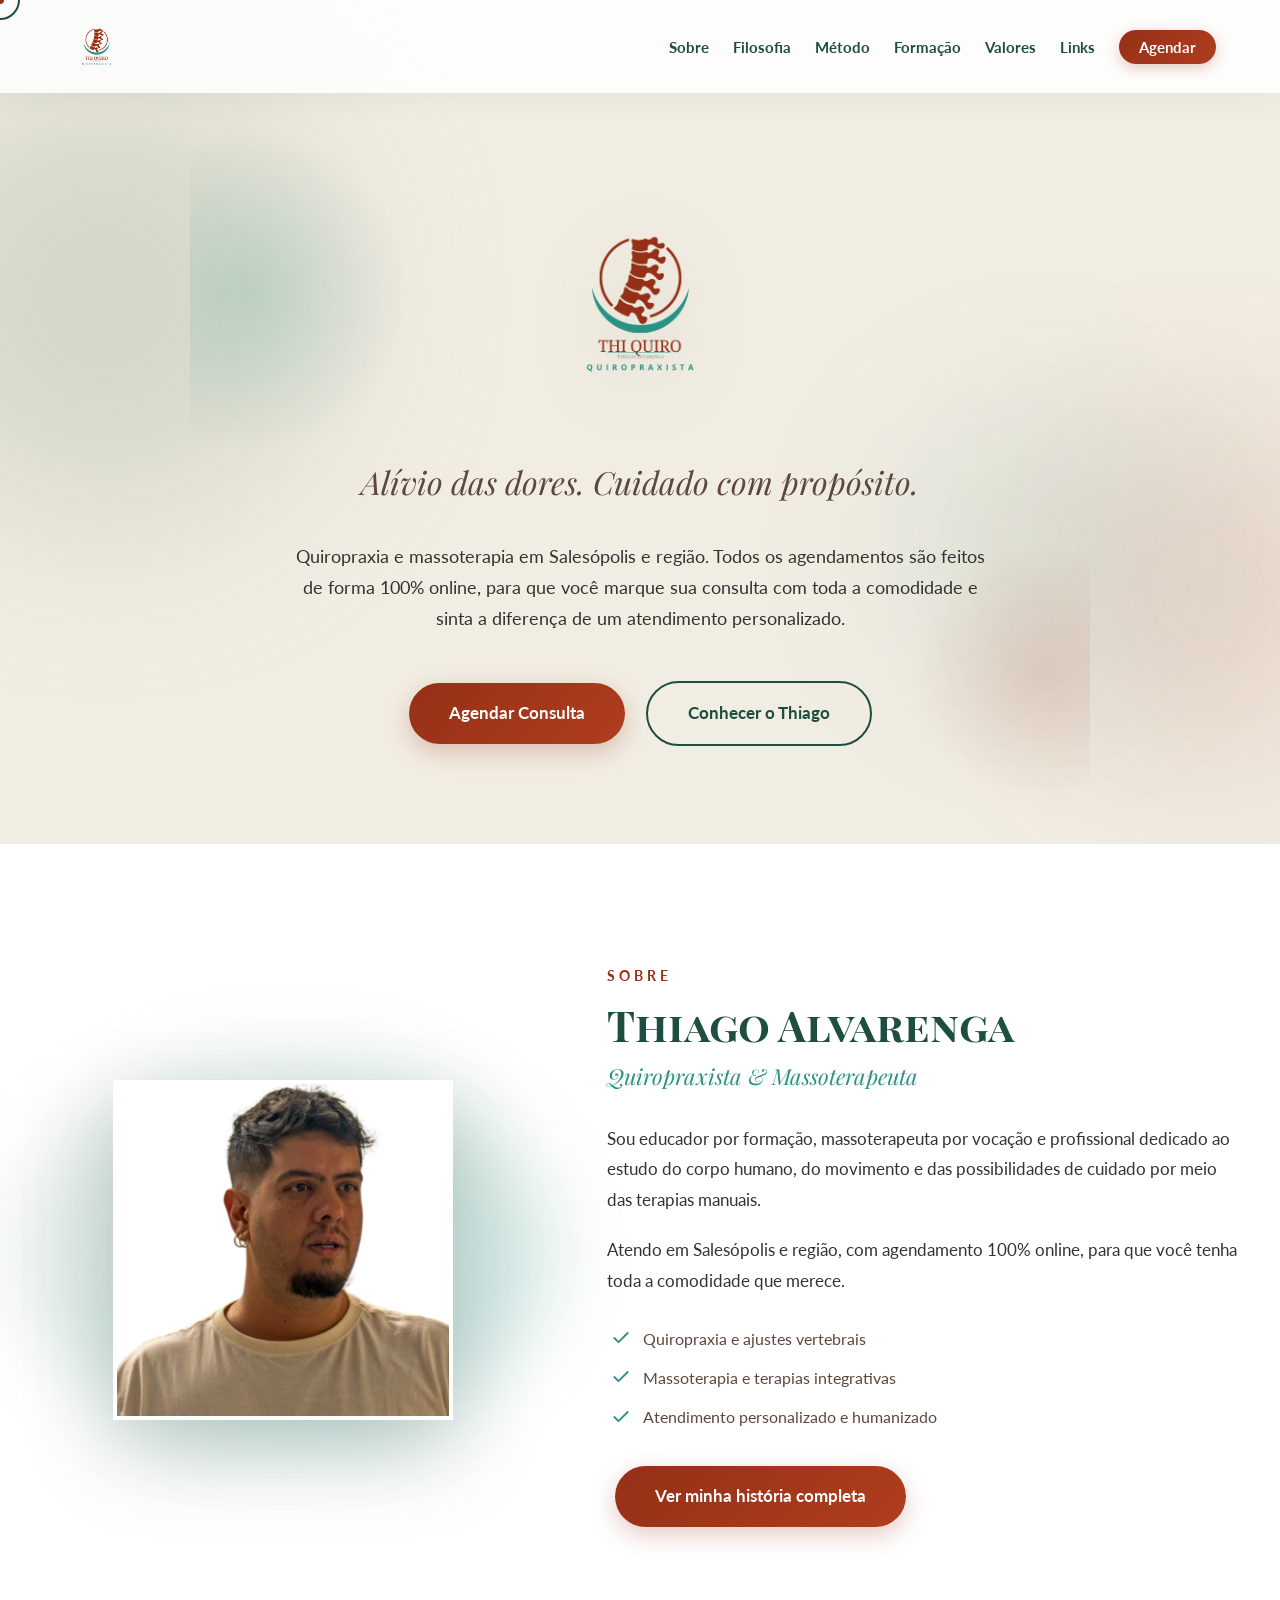
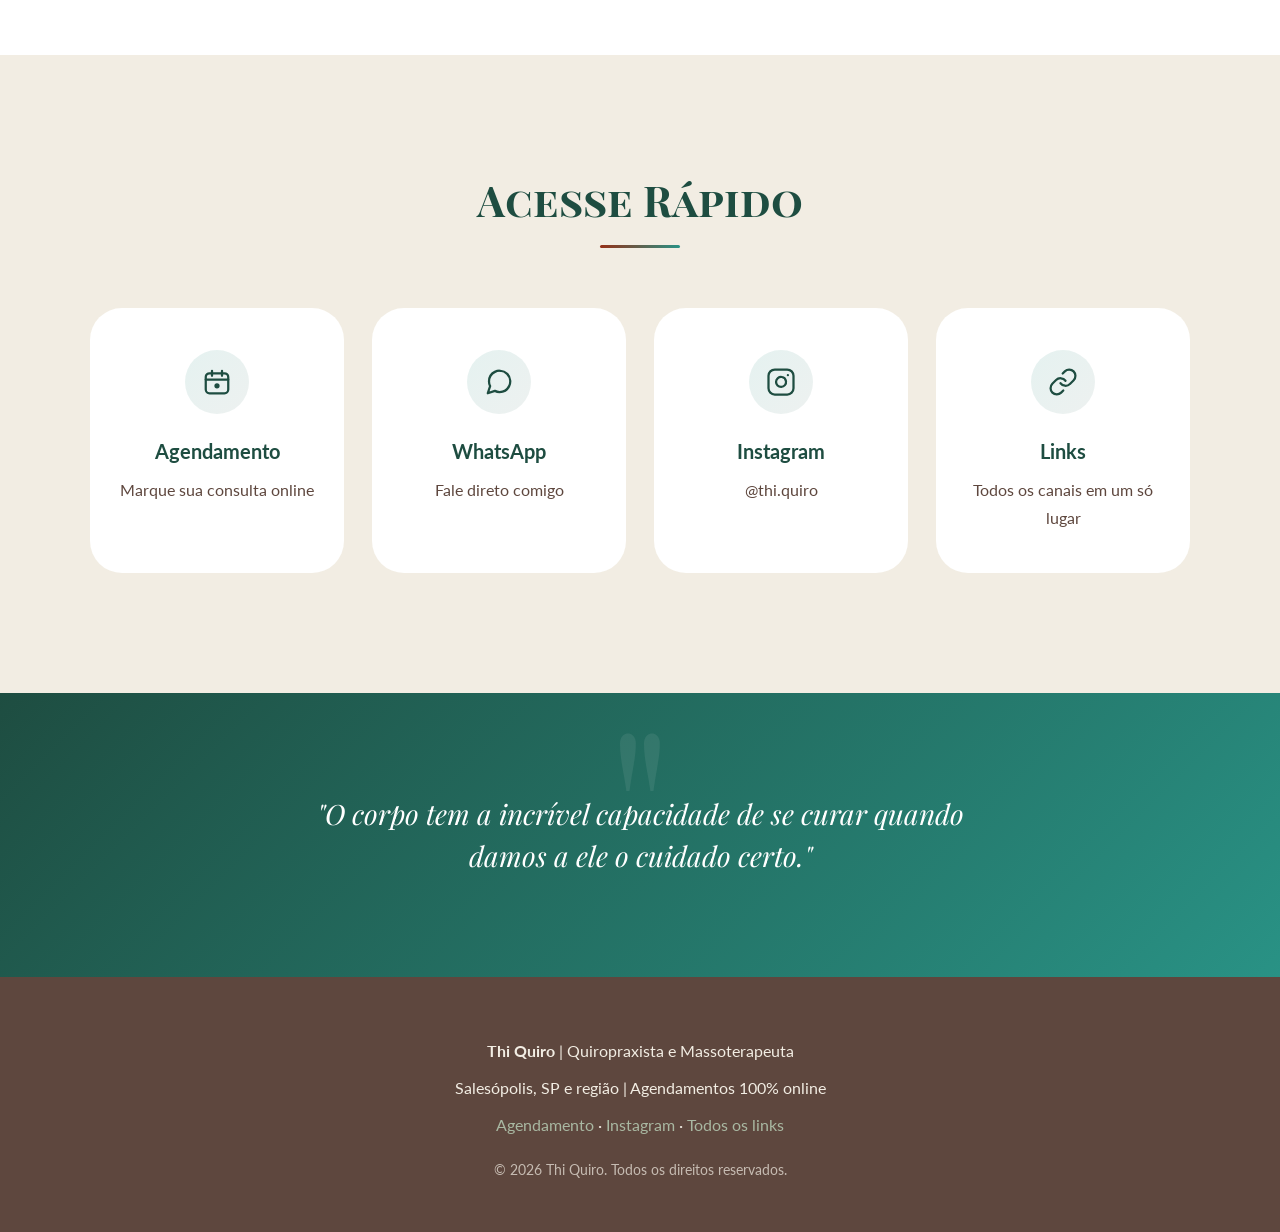
==== commit 191e0d1e: "Update index.html" ====
--- a/index.html
+++ b/index.html
@@ -30,13 +30,14 @@
                     <li><a href="metodo.html">Método</a></li>
                     <li><a href="formacao.html">Formação</a></li>
                     <li><a href="valores.html">Valores</a></li>
+                    <li><a href="links.html">Links</a></li>
                     <li><a href="https://cal.com/thi.quiro" class="nav-agendar" target="_blank" rel="noopener">Agendar</a></li>
                 </ul>
             </nav>
         </div>
     </header>
 
-        <section class="hero" style="position: relative; overflow: hidden;">
+    <section class="hero" style="position: relative; overflow: hidden;">
         <div class="hero-deco hero-deco-1"></div>
         <div class="hero-deco hero-deco-2"></div>
 
@@ -127,15 +128,15 @@
                     <h3>Instagram</h3>
                     <p>@thi.quiro</p>
                 </a>
-                <a href="sobre.html" class="card reveal">
+                <a href="links.html" class="card reveal">
                     <span class="icone">
                         <svg viewBox="0 0 24 24" fill="none" stroke="currentColor" stroke-linecap="round" stroke-linejoin="round">
-                            <path d="M2 3h6a4 4 0 0 1 4 4v14a3 3 0 0 0-3-3H2z"/>
-                            <path d="M22 3h-6a4 4 0 0 0-4 4v14a3 3 0 0 1 3-3h7z"/>
+                            <path d="M10 13a5 5 0 0 0 7.54.54l3-3a5 5 0 0 0-7.07-7.07l-1.72 1.71"/>
+                            <path d="M14 11a5 5 0 0 0-7.54-.54l-3 3a5 5 0 0 0 7.07 7.07l1.71-1.71"/>
                         </svg>
                     </span>
-                    <h3>Sobre</h3>
-                    <p>Conheça minha história</p>
+                    <h3>Links</h3>
+                    <p>Todos os canais em um só lugar</p>
                 </a>
             </div>
         </div>
@@ -153,7 +154,7 @@
         <p>
             <a href="https://cal.com/thi.quiro" target="_blank" rel="noopener">Agendamento</a> ·
             <a href="https://instagram.com/thi.quiro" target="_blank" rel="noopener">Instagram</a> ·
-            <a href="https://linktr.ee/thi.quiro" target="_blank" rel="noopener">Todos os links</a>
+            <a href="links.html">Todos os links</a>
         </p>
         <p style="margin-top: 20px; font-size: 14px; opacity: 0.7;">© 2026 Thi Quiro. Todos os direitos reservados.</p>
     </footer>
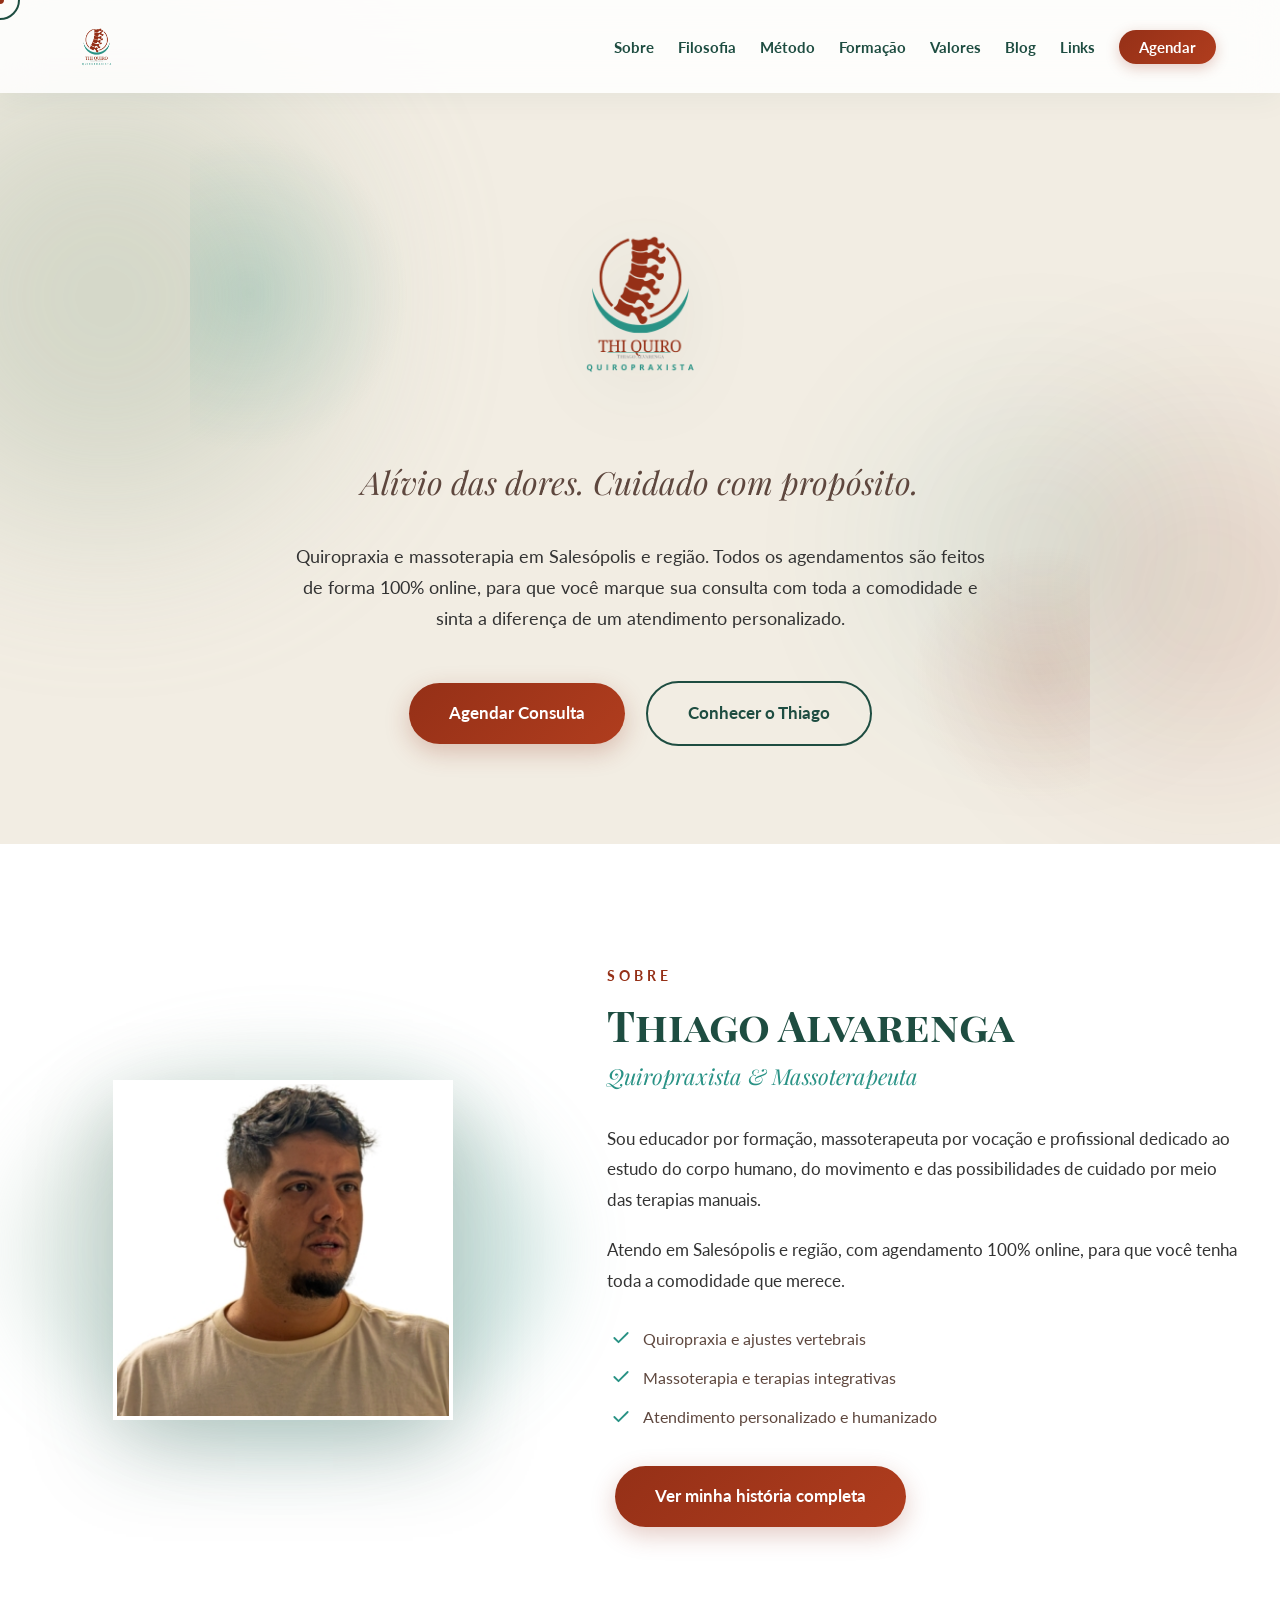
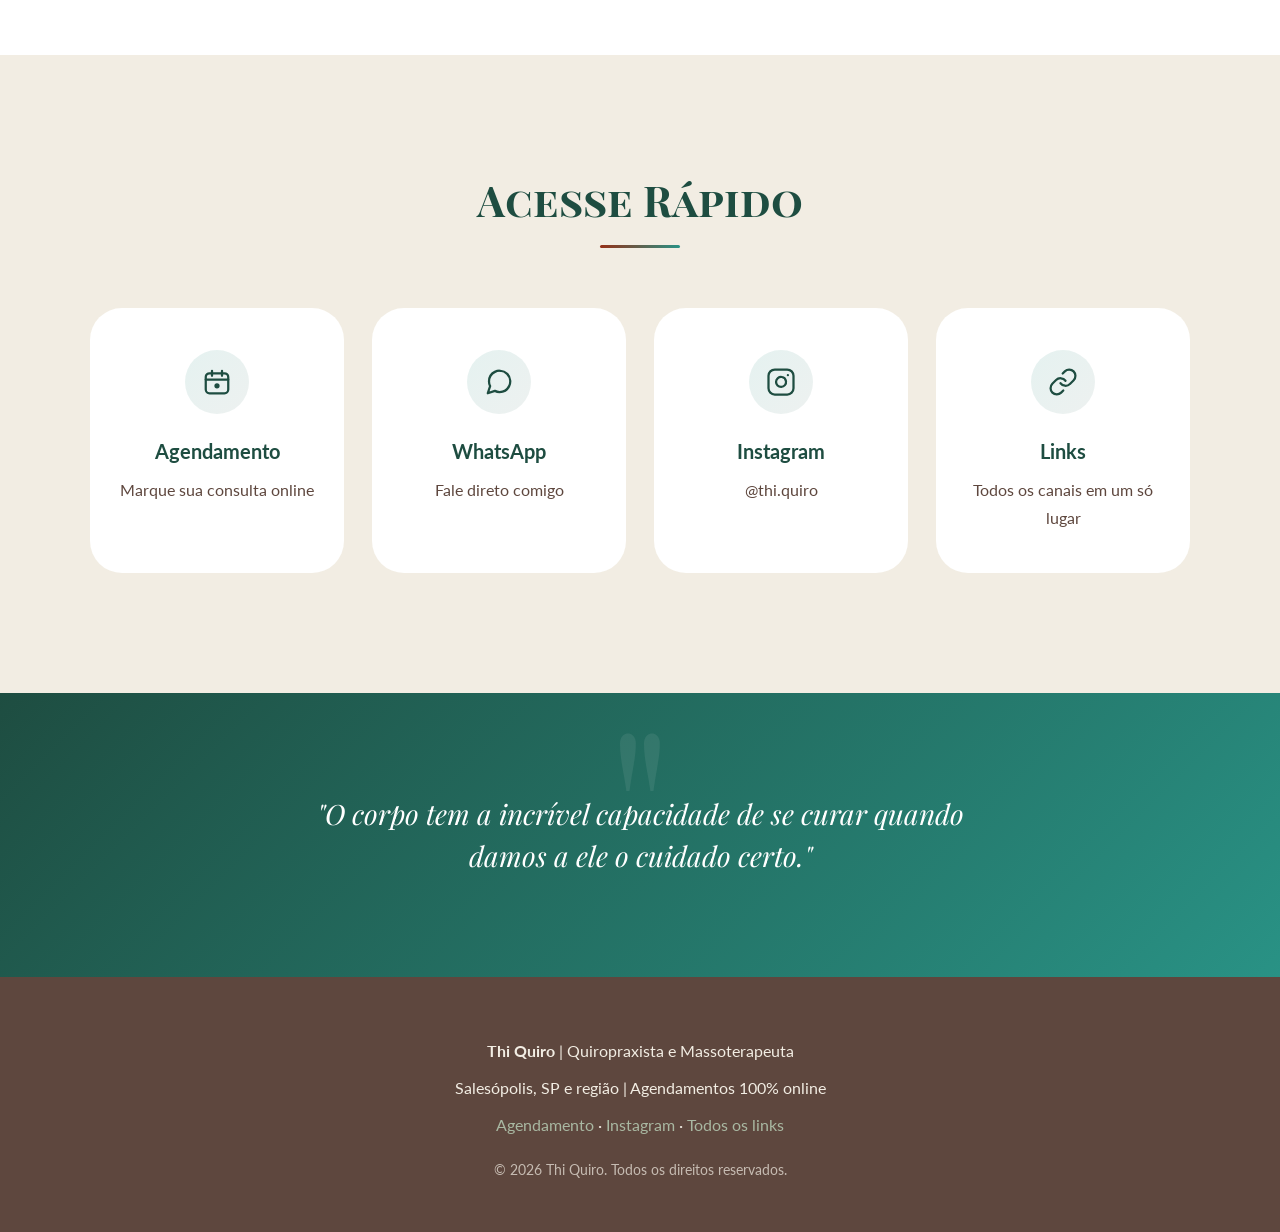
==== commit 33645d33: "Update index.html" ====
--- a/index.html
+++ b/index.html
@@ -30,6 +30,7 @@
                     <li><a href="metodo.html">Método</a></li>
                     <li><a href="formacao.html">Formação</a></li>
                     <li><a href="valores.html">Valores</a></li>
+                    <li><a href="blog.html">Blog</a></li>
                     <li><a href="links.html">Links</a></li>
                     <li><a href="https://cal.com/thi.quiro" class="nav-agendar" target="_blank" rel="noopener">Agendar</a></li>
                 </ul>
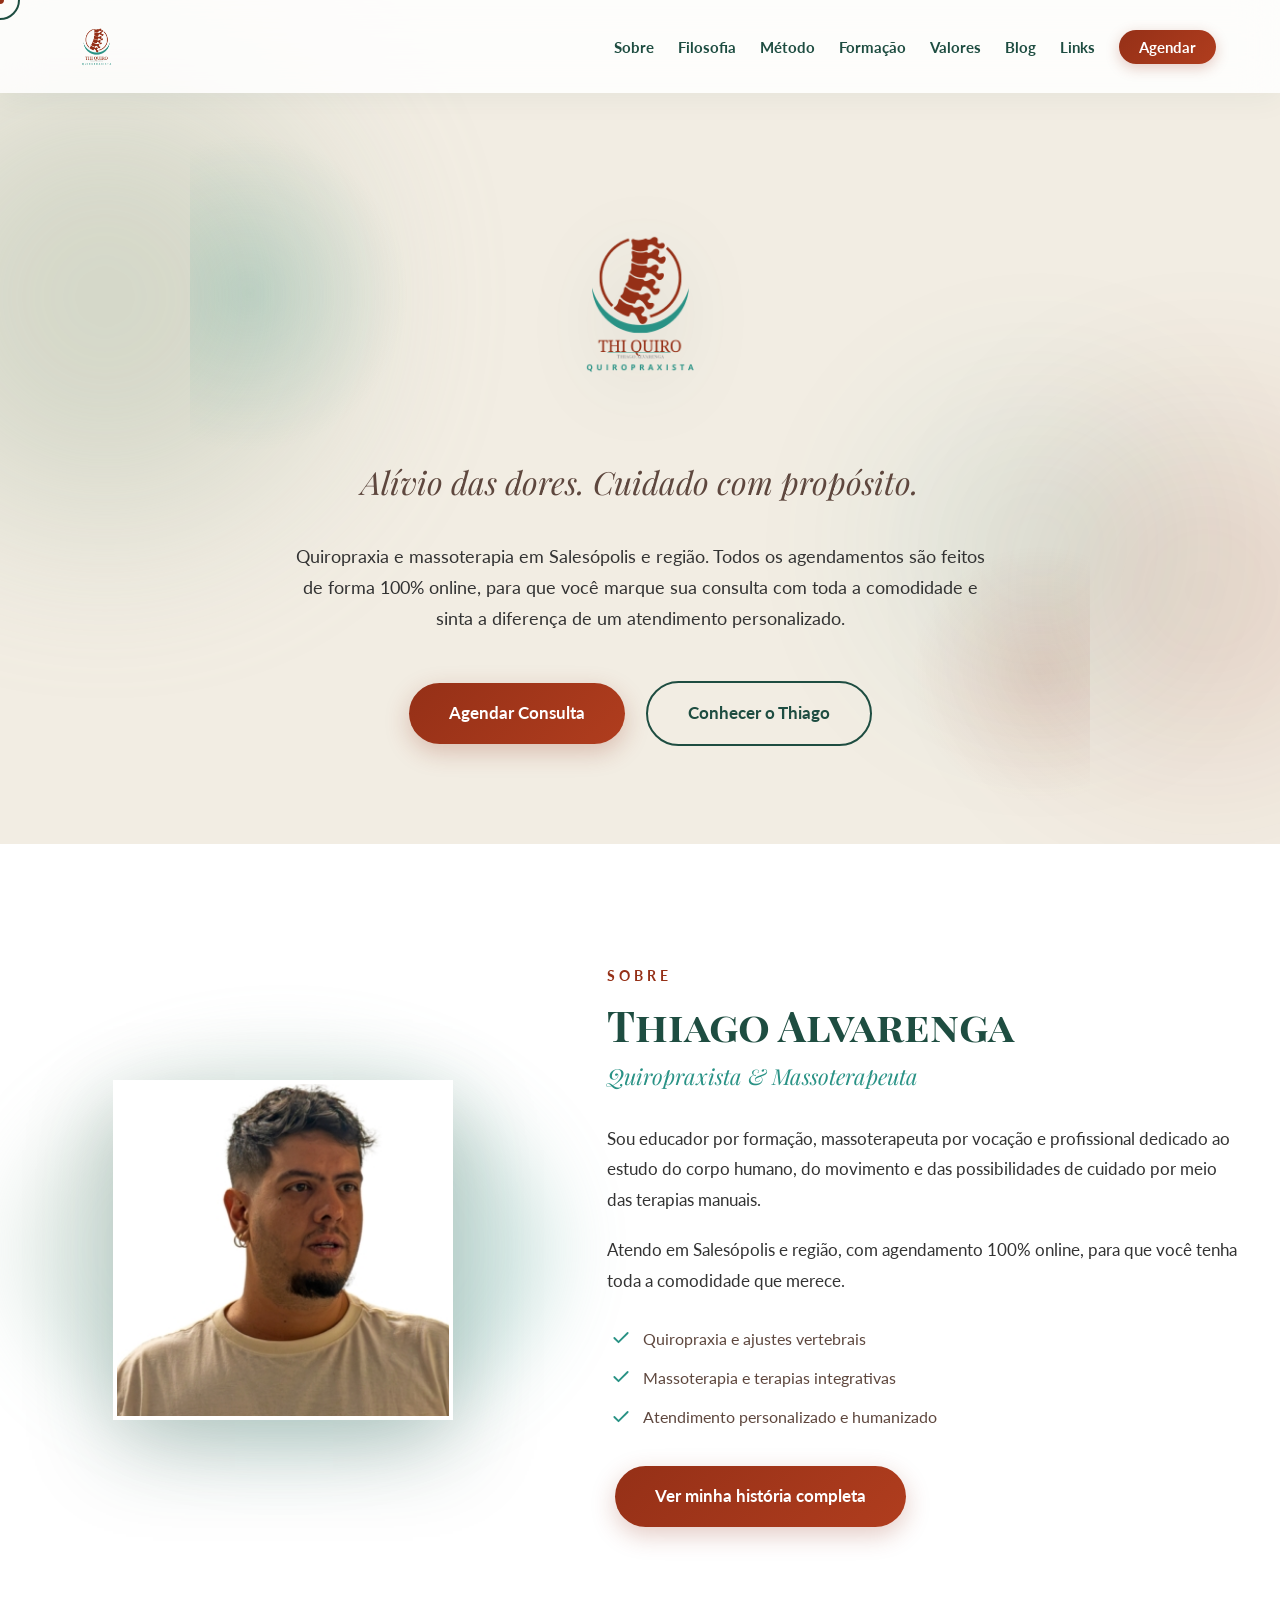
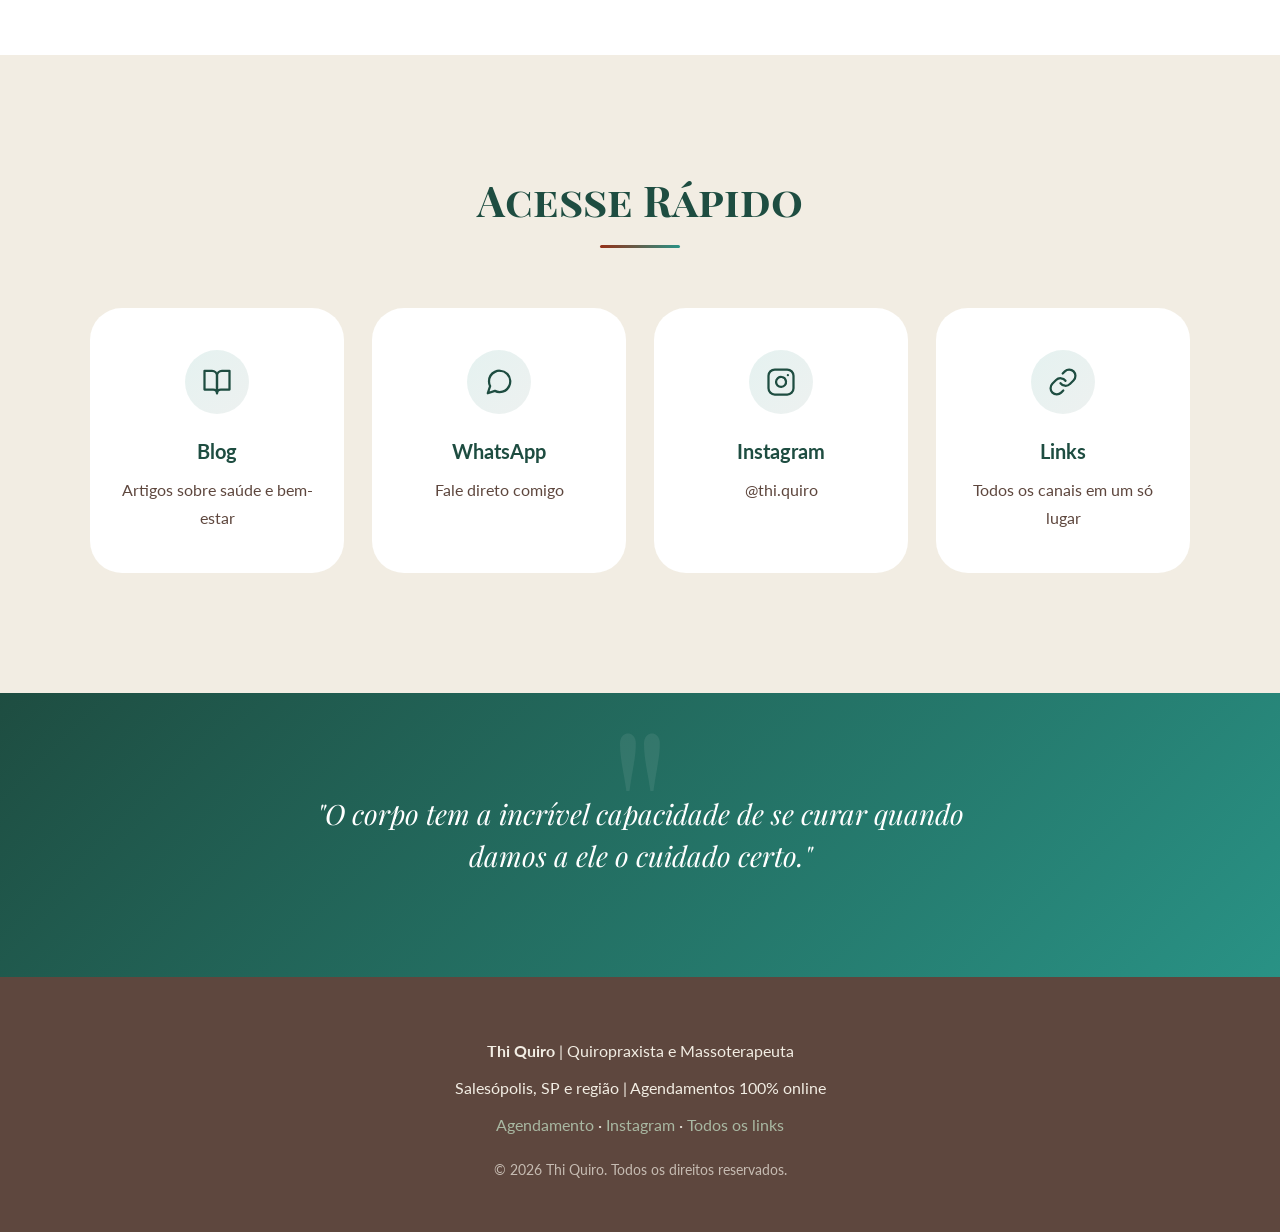
==== commit a6a736c1: "Update index.html" ====
--- a/index.html
+++ b/index.html
@@ -96,19 +96,18 @@
         <div class="container">
             <h2 class="secao-titulo reveal">Acesse Rápido</h2>
             <div class="cards">
-                <a href="https://cal.com/thi.quiro" target="_blank" rel="noopener" class="card reveal">
+                <!-- CARD DE BLOG (No lugar do Agendamento) -->
+                <a href="blog.html" class="card reveal">
                     <span class="icone">
                         <svg viewBox="0 0 24 24" fill="none" stroke="currentColor" stroke-linecap="round" stroke-linejoin="round">
-                            <rect x="3" y="5" width="18" height="16" rx="3"/>
-                            <line x1="3" y1="10" x2="21" y2="10"/>
-                            <line x1="8" y1="3" x2="8" y2="7"/>
-                            <line x1="16" y1="3" x2="16" y2="7"/>
-                            <circle cx="12" cy="15" r="1.2" fill="currentColor"/>
+                            <path d="M2 3h6a4 4 0 0 1 4 4v14a3 3 0 0 0-3-3H2z"/>
+                            <path d="M22 3h-6a4 4 0 0 0-4 4v14a3 3 0 0 1 3-3h7z"/>
                         </svg>
                     </span>
-                    <h3>Agendamento</h3>
-                    <p>Marque sua consulta online</p>
+                    <h3>Blog</h3>
+                    <p>Artigos sobre saúde e bem-estar</p>
                 </a>
+
                 <a href="https://wa.me/5511943107001" class="card reveal" target="_blank" rel="noopener">
                     <span class="icone">
                         <svg viewBox="0 0 24 24" fill="none" stroke="currentColor" stroke-linecap="round" stroke-linejoin="round">
@@ -118,6 +117,7 @@
                     <h3>WhatsApp</h3>
                     <p>Fale direto comigo</p>
                 </a>
+
                 <a href="https://instagram.com/thi.quiro" class="card reveal" target="_blank" rel="noopener">
                     <span class="icone">
                         <svg viewBox="0 0 24 24" fill="none" stroke="currentColor" stroke-linecap="round" stroke-linejoin="round">
@@ -129,6 +129,7 @@
                     <h3>Instagram</h3>
                     <p>@thi.quiro</p>
                 </a>
+
                 <a href="links.html" class="card reveal">
                     <span class="icone">
                         <svg viewBox="0 0 24 24" fill="none" stroke="currentColor" stroke-linecap="round" stroke-linejoin="round">
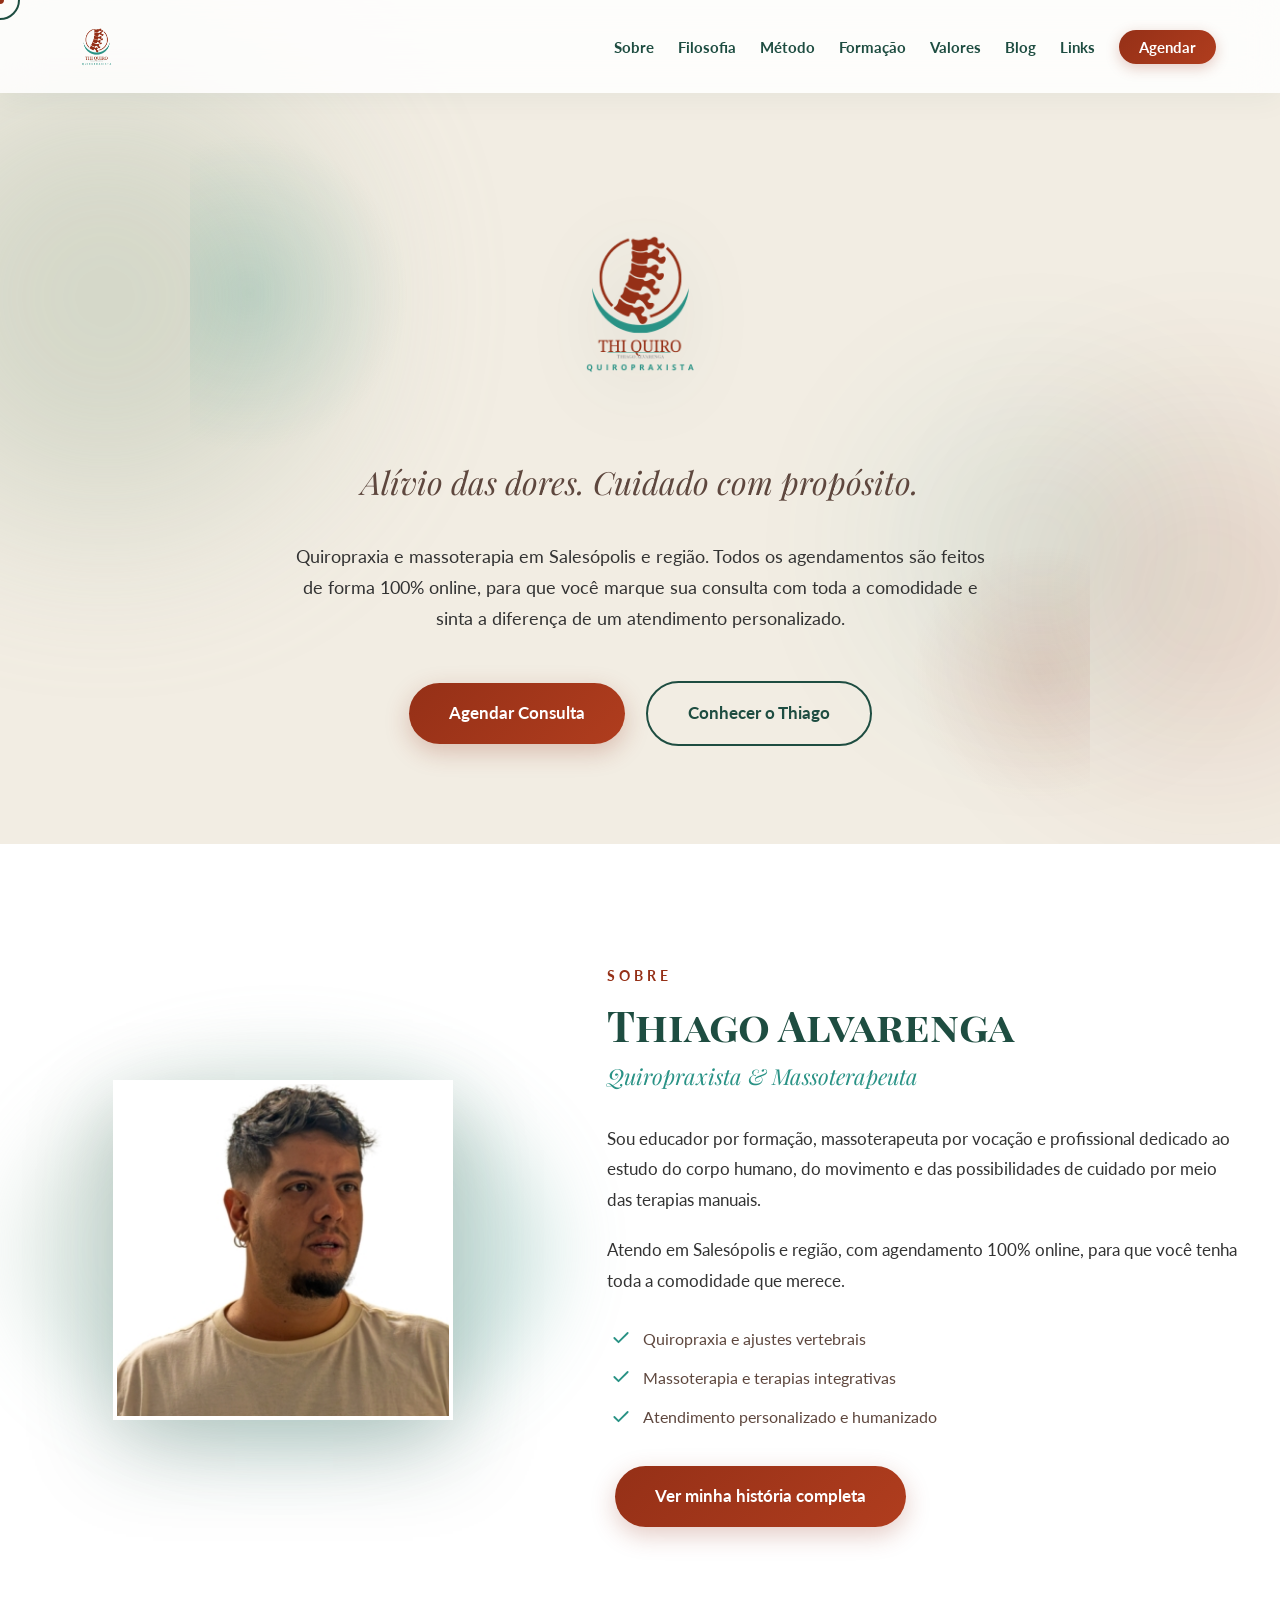
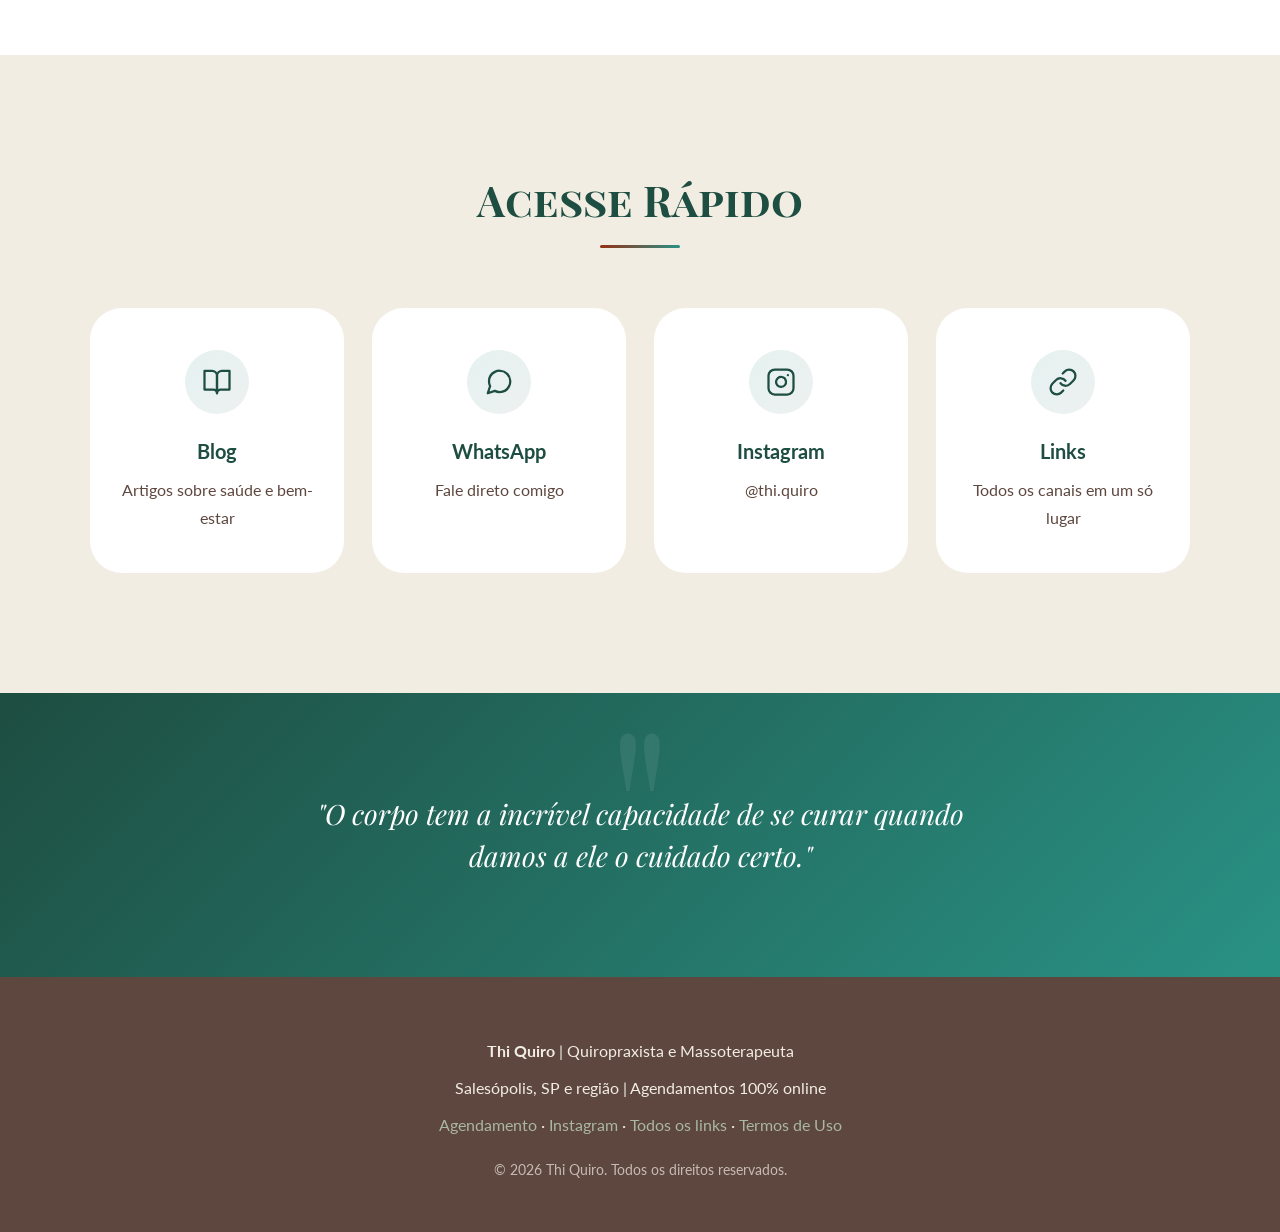
==== commit 2f9580b1: "Update index.html" ====
--- a/index.html
+++ b/index.html
@@ -156,7 +156,7 @@
         <p>
             <a href="https://cal.com/thi.quiro" target="_blank" rel="noopener">Agendamento</a> ·
             <a href="https://instagram.com/thi.quiro" target="_blank" rel="noopener">Instagram</a> ·
-            <a href="links.html">Todos os links</a>
+            <a href="links.html">Todos os links</a> · <a href="termos.html">Termos de Uso</a>
         </p>
         <p style="margin-top: 20px; font-size: 14px; opacity: 0.7;">© 2026 Thi Quiro. Todos os direitos reservados.</p>
     </footer>
